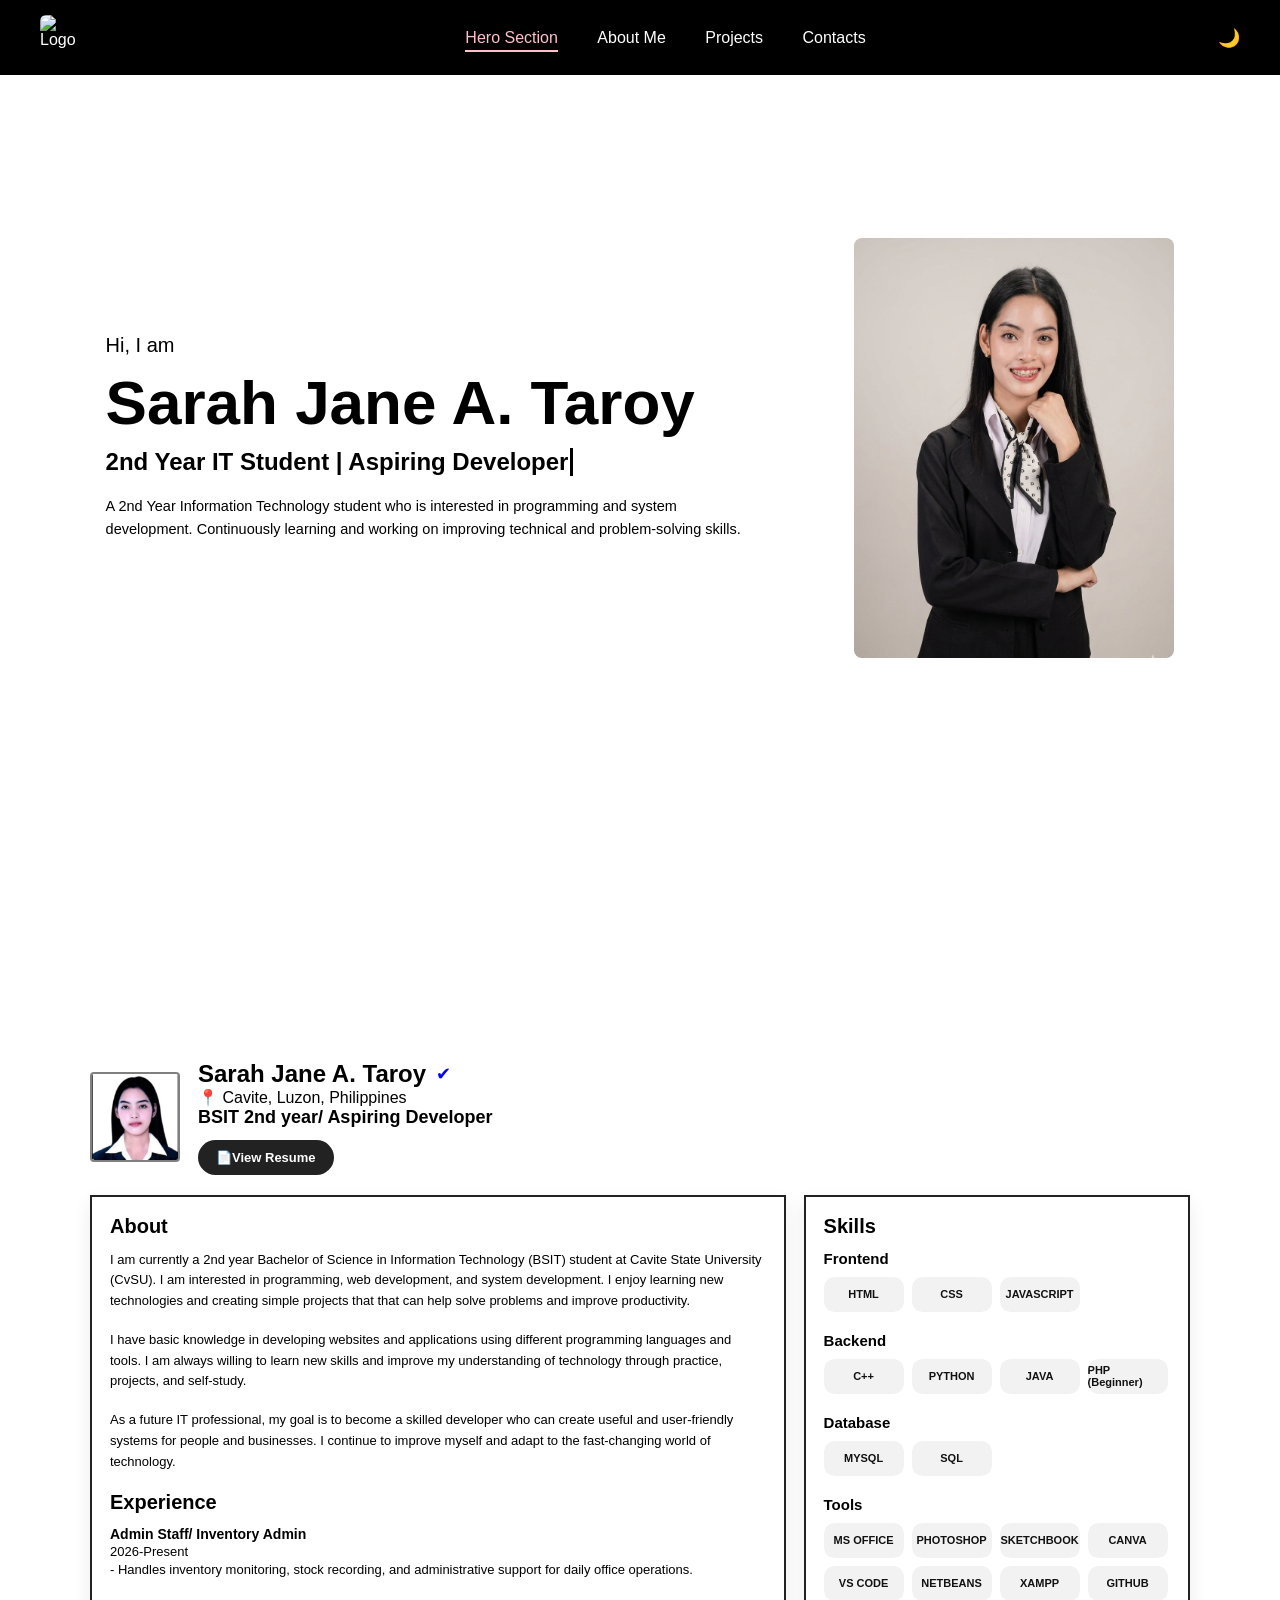
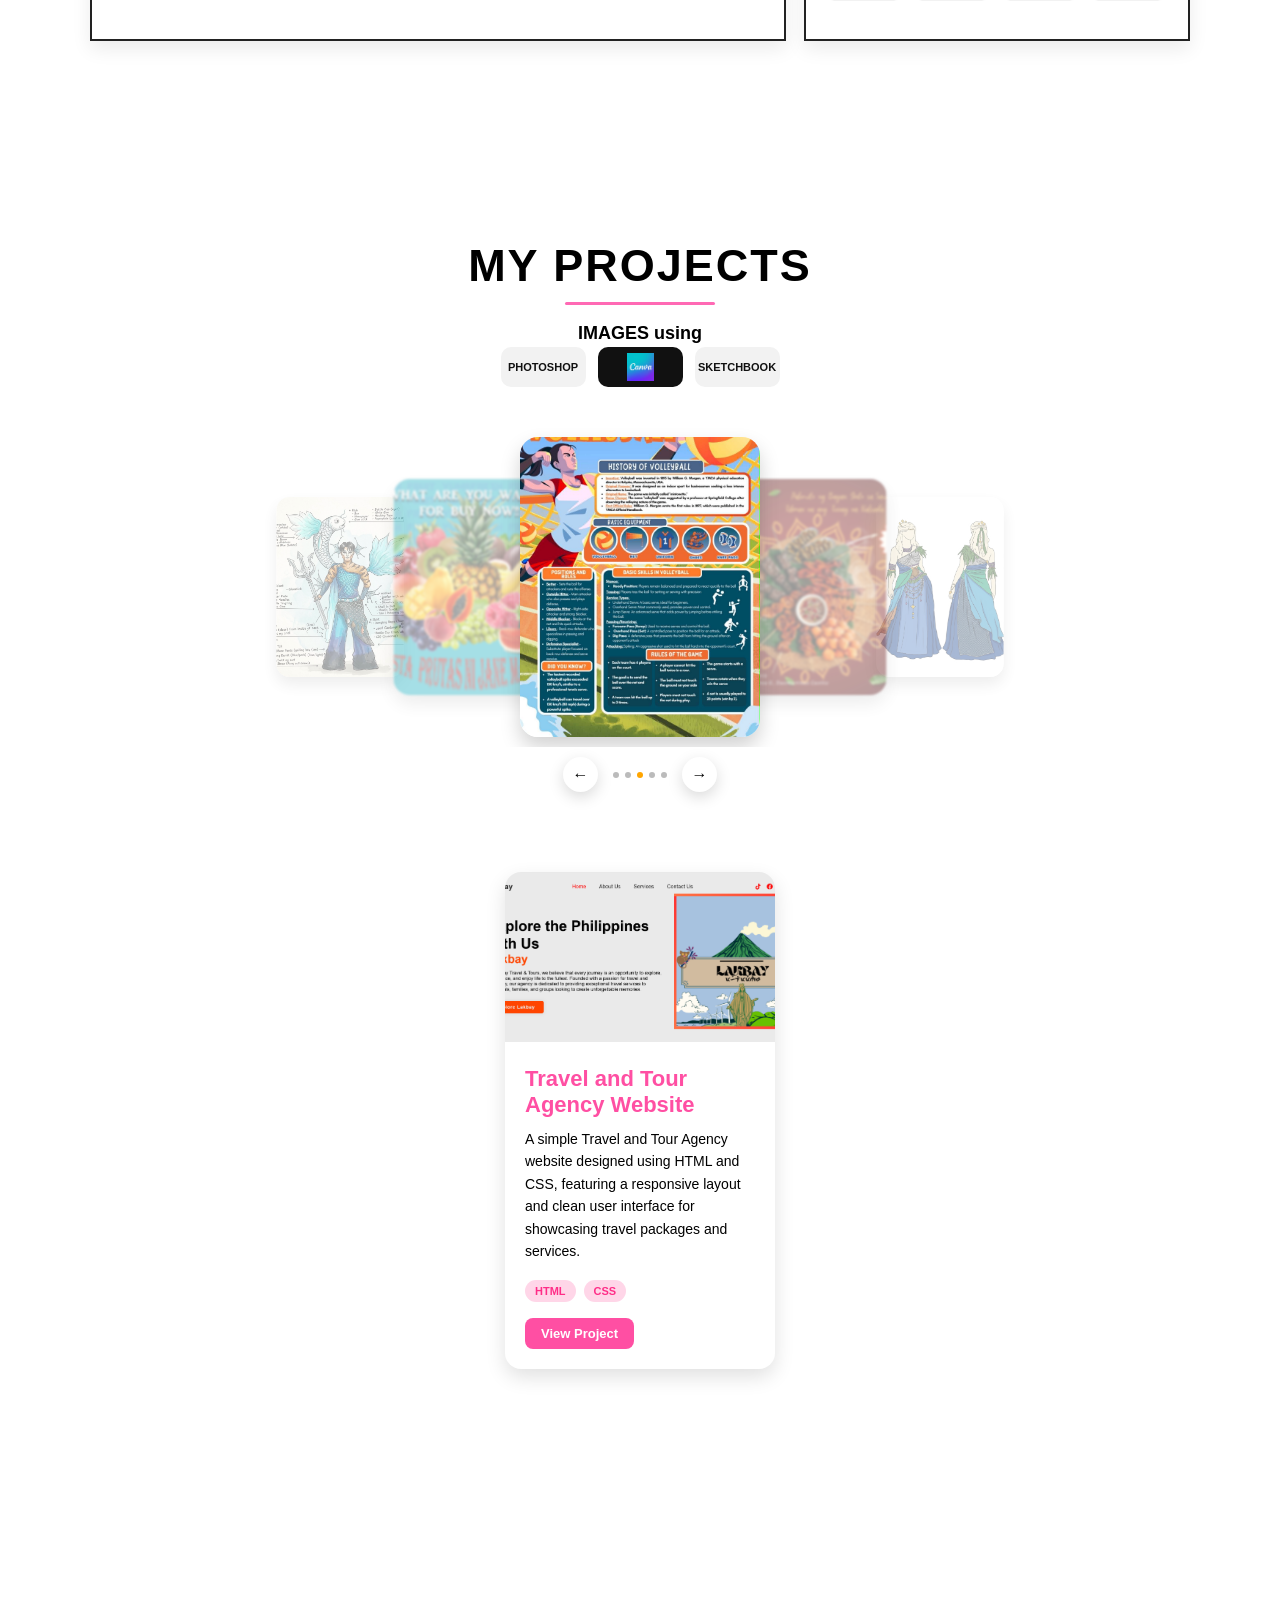
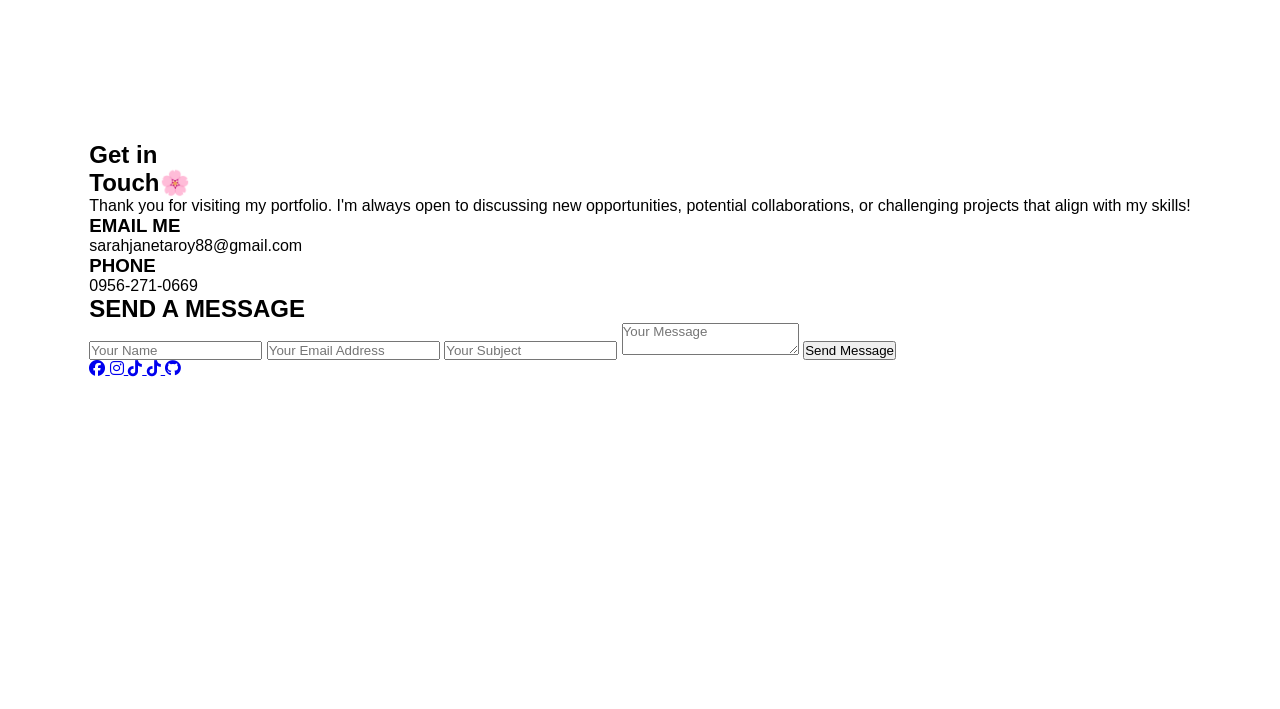
==== index.html @ a911182e "Twenty-Five Commits, Contact" ====
<!DOCTYPE html>
<html lang="en">
<head>
  <meta charset="UTF-8">
  <meta name="viewport" content="width=device-width, initial-scale=1.0">
  <title>Portfolio Website</title>

  <link rel="stylesheet" href="style.css">
</head>

<body>

  <header>
    <!--Para sa logo ng nav--> 
    <div class="logo">
      <img src="sj.png" alt="Logo">
    </div>
    <!--Para sa Nav-->
    <nav>
      <a href="#hero" class="active">Hero Section</a>
      <a href="#about">About Me</a>
      <a href="#projects">Projects</a>
      <a href="#contacts">Contacts</a>
    </nav>

    <!--Dark Mode Buttton-->
    <div class="right">
      <button id="toggleTheme">🌙</button>
    </div>

  </header>

  <!--Left side-->
  <section id="hero">

    <div class="hero">
        <!-- Sketch Background -->
  <canvas id="bgSketch"></canvas>

      <div class="hero-left">

        <p class="intro animate-left">Hi, I am</p>

        <h1 class="name animate-up">
          Sarah Jane A. Taroy
        </h1>

        <h3 class="role typing">
          2nd Year IT Student | Aspiring Developer
        </h3>

        <p class="desc animate-left delay">
          A 2nd Year Information Technology student who is interested
          in programming and system development. Continuously learning
          and working on improving technical and problem-solving skills.
        </p>

      </div>

      <!--Right side-->
      <div class="hero-right">
         <div class="image-box">
        <img src="Sarah Jane.png" alt="Profile Picture">
         </div>
       </div>
    </div>
  </section>

  <!--About Section-->
  <section id="about">
    <div class="about-container"> 
      <div class="profile-top reveal">
        <img src="Jane.jpg" alt="">
        <div class="profile-info">

          <div class="name-row">
            <h1>Sarah Jane A. Taroy</h1>
            <span class="verified">✔</span>
          </div>

          <p class="location">📍 Cavite, Luzon, Philippines</p>
          <h3>BSIT 2nd year/ Aspiring Developer</h3>

          <a href="resume.jpg" target="_blank">
          <button class="resume-btn">
            📄View Resume
          </button>
          </a>

        </div>
      </div>
      
      <div class="about-grid">
        <div class="about-card reveal-left">
         <h2>About</h2>
         
         <p>
          I am currently a 2nd year Bachelor of Science in Information Technology (BSIT) student
          at Cavite State University (CvSU). I am interested in programming, web development,
          and system development. I enjoy learning new technologies and creating simple projects that
          that can help solve problems and improve productivity.
         </p>

         <br>
         <p>
          I have basic knowledge in developing websites and applications using different
          programming languages and tools. I am always willing to learn new skills and improve my
          understanding of technology through practice, projects, and self-study.
         </p>
         <br>
         <p>
          As a future IT professional, my goal is to become a skilled developer who can create useful
          and user-friendly systems for people and businesses. I continue to improve myself and
          adapt to the fast-changing world of technology.
         </p>

         <br>
         <h2>Experience</h2>
         <h4>Admin Staff/ Inventory Admin</h4>
         <span>2026-Present</span>
         <br>
         <p>
           - Handles inventory monitoring, stock recording,
          and administrative support for daily office operations.
         </p>
        </div>
        
        <div class="tech-card reveal-right">
          <h2>Skills</h2>
          <!--Frontend-->
          <div class="stack-group">
            <h3>Frontend</h3>

            <div class="tags">

              <div class="skill-card">
                <div class="skill-inner">

                  <div class="skill-front">
                    HTML
                  </div>

                  <div class="skill-back">
                    <img src="html.png" alt="">
                  </div>
                </div>
              </div>

              <div class="skill-card">
                <div class="skill-inner">

                  <div class="skill-front">
                    CSS
                  </div>

                  <div class="skill-back">
                    <img src="css.png" alt="">
                  </div>
                </div>
              </div>

              <div class="skill-card">
                <div class="skill-inner">

                  <div class="skill-front">
                    JAVASCRIPT
                  </div>
                  <div class="skill-back">
                    <img src="js.png" alt="">
                  </div>
                </div>
              </div>    
            </div>
          </div>

          <!--Backend-->
          <div class="stack-group">
           <h3>Backend</h3>

           <div class="tags">

            <div class="skill-card">
              <div class="skill-inner">

                <div class="skill-front">
                  C++
                </div>

                <div class="skill-back">
                  <img src="c++.png" alt="">
                </div>
             
              </div>
            </div>

            <div class="skill-card">
              <div class="skill-inner">

                <div class="skill-front">
                  PYTHON
                </div>

                <div class="skill-back">
                  <img src="python.png" alt="">
                </div>         
              </div>
            </div>

            <div class="skill-card">
              <div class="skill-inner">

                <div class="skill-front">
                  JAVA
                </div>

                <div class="skill-back">
                  <img src="java.png" alt="">
                </div>         
              </div>
            </div>

            <div class="skill-card">
              <div class="skill-inner">

                <div class="skill-front">
                  PHP (Beginner)
                </div>

                <div class="skill-back">
                  <img src="php.png" alt="">
                </div>         
              </div>
            </div>

          </div>
        </div>

          <!--Database-->
          <div class="stack-group">
            <h3>Database</h3>

            <div class="tags">

             <div class="skill-card">
              <div class="skill-inner">

                <div class="skill-front">
                  MYSQL
                </div>

                <div class="skill-back">
                  <img src="mysql.png" alt="">
                </div>
              </div>
             </div>

             <div class="skill-card">
              <div class="skill-inner">

                <div class="skill-front">
                 SQL
                </div>

                <div class="skill-back">
                  <img src="sql.png" alt="">
                </div>
              </div>
             </div>

            </div>
          </div>
          
          <!--Tools-->
          <div class="stack-group">
            <h3>Tools</h3>

            <div class="tags">

             <div class="skill-card">
              <div class="skill-inner">

                <div class="skill-front">
                  MS OFFICE
                </div>

                <div class="skill-back">
                  <img src="ms office.png" alt="">
                </div>
              </div>
             </div>

             <div class="skill-card">
              <div class="skill-inner">

                <div class="skill-front">
                  PHOTOSHOP
                </div>

                <div class="skill-back">
                  <img src="ps.png" alt="">
                </div>
              </div>
             </div>          
             
             <div class="skill-card">
              <div class="skill-inner">

                <div class="skill-front">
                  SKETCHBOOK
                </div>

                <div class="skill-back">
                  <img src="sketchbook.png" alt="">
                </div>
              </div>
             </div>
             
             <div class="skill-card">
              <div class="skill-inner">

                <div class="skill-front">
                  CANVA
                </div>

                <div class="skill-back">
                  <img src="canva.png" alt="">
                </div>
              </div>
             </div>
         
             <div class="skill-card">
              <div class="skill-inner">

                <div class="skill-front">
                  VS CODE
                </div>

                <div class="skill-back">
                  <img src="vscode.png" alt="">
                </div>
              </div>
             </div>
             
             <div class="skill-card">
              <div class="skill-inner">

                <div class="skill-front">
                  NETBEANS
                </div>

                <div class="skill-back">
                  <img src="netbeans.png" alt="">
                </div>
              </div>
             </div>
             
             <div class="skill-card">
              <div class="skill-inner">

                <div class="skill-front">
                  XAMPP
                </div>

                <div class="skill-back">
                  <img src="xampp.png" alt="">
                </div>
              </div>
             </div>
 
             <div class="skill-card">
              <div class="skill-inner">

                <div class="skill-front">
                  GITHUB
                </div>

                <div class="skill-back">
                  <img src="github.png" alt="">
                </div>
              </div>
             </div>
            
        </div>

      </div>
    </div>
    
  </section>

  <!--Project Section-->
  <section id="projects">
    <div class="project-header">
      <h1>MY PROJECTS</h1>
    
      <div class="pink-line"></div>
       <h2>
            IMAGES using<br>
      </h2>
      <div class="tools">

    <div class="tool-card" data-tool="photoshop">
        <div class="tool-inner">
            <div class="tool-front">PHOTOSHOP</div>
            <div class="tool-back">
                <img src="ps.png">
            </div>
        </div>
    </div>

    <div class="tool-card" data-tool="canva">
        <div class="tool-inner">
            <div class="tool-front">CANVA</div>
            <div class="tool-back">
                <img src="canva.png">
            </div>
        </div>
    </div>

    <div class="tool-card" data-tool="sketchbook">
        <div class="tool-inner">
            <div class="tool-front">SKETCHBOOK</div>
            <div class="tool-back">
                <img src="sketchbook.png">
            </div>
        </div>
    </div>
</div>
    </div>
    
    <div class="slider-container">
       <div class="slider">

        <div class="slide" data-tool="sketchbook">
          <img src="fishman.jpg" alt="">
        </div>

        <div class="slide" data-tool="photoshop">
          <img src="fruit.jpg" alt="">
        </div>

        <div class="slide active" data-tool="canva">
          <img src="volleyball.jpg" alt="">
        </div>

        <div class="slide" data-tool="photoshop">
          <img src="streetfood.jpg" alt="">
        </div>

        <div class="slide" data-tool="sketchbook">
          <img src="Queen.jpg" alt="">
        </div>

        <div class="slide" data-tool="sketchbook">
          <img src="Ryomen.jpg" alt="">
        </div>

         <div class="slide" data-tool="sketchbook">
          <img src="begging.jpg" alt="">
        </div>
       </div>
    </div>
    
    <!--Control-->
    <div class="controls">
      <button id="prev">&#8592;</button>

      <div class="dots">
       <span class="dot active-dot"></span>
       <span class="dot"></span>
       <span class="dot"></span>
       <span class="dot"></span>
       <span class="dot"></span>
      </div>
      
      <button id="next">&#8594;</button>
    </div>
    
    <!--Web Projects Cards-->
    <div class="web-projects">
      <div class="web-card reveal-up">
        <img src="Lakbay.png" alt="Flower Shop Website">

        <div class="web-content">
          <h2>Travel and Tour Agency Website</h2>

          <p>
          A simple Travel and Tour Agency website designed using HTML and CSS, 
          featuring a responsive layout and clean user interface for 
          showcasing travel packages and services.
         </p>

        <div class="web-tags">
          <span>HTML</span>
          <span>CSS</span>
       </div>
         <a href="https://travelandtouragency.netlify.app/" class="project-btn">View Project</a>
        </div>
      </div>
    </div>
  </section>

  <!--Contact Section-->
  <section id="contacts">
    <div class="contact-container">
      <div class="contact-info">
        <h1 class="contact-title">
          <span>Get in</span><br>Touch🌸
        </h1> 

        <p class="contact-description">
          Thank you for visiting my portfolio. I'm always open to
          discussing new opportunities, potential collaborations,
          or challenging projects that align with my skills!
        </p>

        <div class="contact-details">
          <h3>EMAIL ME</h3>
          <p>sarahjanetaroy88@gmail.com</p>

          <h3>PHONE</h3>
          <p>0956-271-0669</p>
        </div>
      </div>
   

    <div class="contact-form-box">
      <h2>SEND A MESSAGE</h2>
      <form id="contact-form">
        <input
          type="text"
          id="name"
          placeholder="Your Name"
          required  
        >
        <input
          type="email"
          id="email"
          placeholder="Your Email Address"
          required
        >
        <input
          type="text"
          id="subject"
          placeholder="Your Subject"
          required
        >
        <textarea
          id="message"
          placeholder="Your Message"
          required
        ></textarea>
        
        <button type="submit">
          Send Message
        </button>
      </form>
      <!--For Social Icons-->
      <div class="social-icons">
        <a href="#">
          <i class="fab fa-facebook"></i>
        </a>

        <a href="#">
          <i class="fab fa-instagram"></i>
        </a>

        <a href="#">
          <i class="fab fa-tiktok"></i>
        </a>

        <a href="#">
          <i class="fab fa-tiktok"></i>
        </a>

        <a href="#">
          <i class="fab fa-github"></i>
        </a>
        
      </div>
    </div>
  </div>
  
  <link rel="stylesheet"
  href="https://cdnjs.cloudflare.com/ajax/libs/font-awesome/6.5.1/css/all.min.css">
  <!--Email-->
  <script src="https://cdn.jsdelivr.net/npm/@emailjs/browser@4/dist/email.min.js"></script>
  </section>

  <script src="script.js"></script>

</body>
</html>
---- style.css ----
* {
  margin: 0;
  padding: 0;
  box-sizing: border-box;
  font-family: Arial, sans-serif;
  scroll-behavior:smooth;
}
/*dark mode*/
body {
  background: white;
  color: black;
  transition: background 0.3s, color 0.3s;
  overflow-x:hidden;
}

/*Light mode*/
body.dark {
  background: black;
  color: white;
}

/*header*/
header {
  position: fixed;
  top: 0;
  left: 0;
  width: 100%;
  padding: 15px 40px;
  backdrop-filter:blur(10px);
  background: black;
  color:white;
  display: flex;
  justify-content: space-between;
  align-items: center;
  z-index: 100;
}
/*header light mode*/
body.dark header {
  background: #444444 !important;
  color: black;
}

/*logo*/
.logo {
  display: flex;
  align-items: center;
}

.logo img {
  width: 38px;
  height: 45px;
  object-fit: contain;
  border-radius: 6px;
  transition: 0.4s;
}

.logo img:hover {
  transform: scale(1.1) rotate(5deg);
}

/*right button*/
.right {
  display: flex;
  gap: 10px;
}
/*para sa dark mode*/
#toggleTheme {
  border: none;
  background: none;
  font-size: 18px;
  cursor: pointer;
  transition: 0.3s;
  color: white;
}

body.dark #toggleTheme {
  color: white;
}

#toggleTheme:hover {
  transform: rotate(180deg);
}

/*navigation*/
nav a {
  position: relative;
  color: white;
  text-decoration: none;
  margin-left: 35px;
  font-weight: 400;
  opacity:0;
  transform: translate(-20px);
  animation: navFade 0.8s forwards;
}
body.dark nav a {
  color: white;
}
nav a:nth-child(1) {
  animation-delay: 0.2s;
}
nav a:nth-child(2) {
  animation-delay: 0.4s;
}
nav a:nth-child(3) {
  animation-delay: 0.6s;
}
nav a:nth-child(4) {
  animation-delay: 0.8s;
}

@keyframes navFade {
  to {
    opacity: 1;
    transform: translateY(0);
  }
}

/*underline*/
nav a::after {
  content: "";
  position: absolute;
  left: 0;
  bottom: -6px;
  width: 0%;
  height: 2px;
  background: pink;
  transition: 0.4s ease;
}
/*ito yung nav pag ni click mag auto pink*/
nav a:hover {
  color: pink !important;
}
/*hover*/
nav a:hover::after {
  width: 100%;
}

/*active section*/
nav a.active::after {
  width: 100%;
}

nav a:hover,
nav a.active {
  color: pink;
}

/*sections ito yung parang line sa gilid*/
section {
  min-height: 100vh;
  display: flex;
  justify-content: center;
  align-items: center;
  background: white;
  transition: background 0.3s, color 0.3s;
  padding:50px 2%; /*para sa text at picture*/
}

/*light mode sections*/
body.dark section {
  background: black;
  color: white;
}

/*active nav fix still visible*/
body.dark nav a.active {
  color: pink;
}

/*Hero sections-----*/
.hero {
  display: flex;
  justify-content: space-between;
  align-items: center;
  padding: 80px;
  background: #fff;
  transition: background 0.3s, color 0.3s;
  width: 100%;
  gap:60px;
}

.hero:hover {
  transform: translateY(-3px);
}

/*left side*/
.hero-left {
  max-width: 650px; /*agwat ng text at img*/
}

/*hero text*/
.intro {
  font-size: 20px;
  margin-bottom: 10px;
}

.name {
  font-size: 62px;
  font-weight: bold;
  margin-bottom: 10px;
}

 .role {
  font-size: 24px;
  font-weight: 600;
  margin-bottom: 15px;
  color: black;
  white-space: nowrap;
  overflow: hidden;
  border-right:3px solid black;
  width:0;
  display:inline-block;
  animation: typing 4s steps(40, end) forwards,
  blink .7s infinite;
}
body.dark .role {
  color: white;
  border-right: 3px solid white;
}

.desc {
  font-size: 19px;
  line-height: 1.8;
  color: #555;
}

.animate-left {
  opacity: 0;
  transform: translateX(-60px);
  animation: slideLeft 1s ease forwards;
}

.animate-up {
  opacity: 0;
  transform: translateY(50px);
  animation: slideUp 1s ease forwards;
}

.delay {
  animation-delay: 0.8s;
}

@keyframes slideLeft {
  to {
    opacity: 1;
    transform: translateX(0);
  }
}

@keyframes slideUp {
  to {
    opacity: 1;
    transform: translateY(0);
  }
}

/*typings and blink*/
@keyframes typing {
  from {
    width: 0;
  }

  to {
    width: 35ch;
  }
}

@keyframes blink {
  50% {
    border-color: transparent;
  }
}
/*para sa font size*/
.hero-left .desc {
  font-size: 14.5px;
  color: black;
  line-height: 1.6;
  margin-bottom: 25px;
}

/*right image*/
.hero-right img {
  width: 320px;
  height: 420px;
  object-fit: cover;
  border-radius: 8px;
  transition: transform 0.3s ease;
}

.hero-right img:hover {
  transform: scale(1.05) rotate(-1deg);
}

/*dark mode, at may line sa gilid*/
body.dark .hero {
  background: black;
}

body.dark .hero .desc {
  color: #ccc;
}

.home{
    position: relative;
    overflow: hidden;
}

#bgSketch{
    position: absolute;
    top: 0;
    left: 0;
    width: 100%;
    height: 100%;
    z-index: 0;
}

/* lahat ng content sa home nasa ibabaw */
.home > *:not(#bgSketch){
    position: relative;
    z-index: 2;
}

/*responsive*/
@media (max-width: 768px) {
  .hero {
    flex-direction: column-reverse;
    text-align: center;
    padding:120px 20px 40px;
    gap:30px;
  }

  .hero-left{
    max-width:100%;
  }

  .intro{
    font-size:16px;
    margin-top:10px;
  }

  .name {
    font-size:32px;
    line-height:1.2;
  }
  
  .role{
    font-size:16px;
    white-space:normal;
    border-right:none;
    width:100%;
    animation:none;
  }

  .desc{
    font-size:14px;
    line-height:1.6;
  }

  .hero-right img{
    width:220px;
    height:280px;
    object-fit:cover;
  }
  
  nav{
    display:none;
  }
}

/*ABOUT SECTION-----------------*/
/*Container to ng buong AS*/
#about{
  min-height:100vh;
  display:flex;
  justify-content:center;
  align-items:center;
  padding:80px 5%;
}

/*Main Container(Wrapper ng buong content sa AS)*/
.about-container{
  width:100%;
  max-width:1100px;
  margin:auto;
}

/*Profile Top(Top part: image + name +info)*/
.profile-top{
  display:flex;
  align-items:center;
  gap:18px;
  margin-bottom:20px;

  opacity:0;
  transform:translateY(-40px);
  animation:fadeDown 1s ease forwards;
}

/*Profile Image*/
.profile-top img{
  width:90px;
  height:90px;
  object-fit:cover;
  border:2px solid gray;
  border-radius:4px;
  transition:0.4s;
}

/*for hover effect sa image*/
.profile-top img:hover{
  transform:scale(1.05);
}
/*Profile Info Text---------
Name Text*/
.profile-info h1{
  font-size:24px;
  opacity:0;
  transform:translateX(-40px);
  animation:slideLeft 1s ease forwards;
  animation-delay:.3s;
}
/*Name para sa check icon container*/
.name-row{
  display:flex;
  align-items:center;
  gap:10px;
}

.verified{
  color:Blue;
  font-size:18px;
  opacity:0;
  transform:scale(0);
  animation:zoomIn .6s ease forwards;
  animation-delay:.8s;
}

/*location text, gray*/
body.dark .location{
  color:#ccc;
}
/*for subtitle bsit 2nd year*/
.profile-info h3{
  font-size:18px;
  opacity:0;
  transform:translateX(-30px);
  animation:slideLeft 1s ease forwards;
  animation-delay:.7s;
}

.resume-btn{
  margin-top:12px;
  padding:10px 18px;
  border:none;
  border-radius:30px;

  background:#222;
  color:white;

  cursor:pointer;

  font-size:13px;
  font-weight:bold;

  transition:0.3s;

  opacity:0;
  transform:translateY(20px);
  animation:fadeUp 1s ease forwards;
  animation-delay:1s;

}

/*para sa button*/
.resume-btn:hover{
  transform:translateY(-3px);
  background:#444;
}

/*Grid Layout------------*/
/*layout ng About + Tech */
.about-grid{
  display:grid;
  grid-template-columns:1.8fr 1fr;

  grid-template-areas:
  "about tech"
  "about tech";

  gap:18px;
}

/*About Card--------------*/
/*sa left side (About text + Experience)*/

.about-card{
  grid-area:about;

  border:2px solid #222;
  padding:18px;

  background:white;
  box-shadow:0 8px 18px rgba(0,0,0,0.08);
  transition:0.4s;
}

/* para sa dark mode */
body.dark .about-card{
  background:#111;
  border:2px solid #444;
}

/* Hover effect */
.about-card:hover{
  transform:translateY(-6px);
}

/*sa About text */
.about-card p{
  line-height:1.6;
  font-size:13px;

  opacity:0;
  transform:translateX(-40px);
  animation:slideLeft 1s ease forwards;
  animation-delay:.6s;
}

/*Experience Section--------------*/
/*Experience title*/
.about-card h2{
  font-size:20px;
  margin-bottom:12px;

  opacity:0;
  transform:translateY(20px);
  animation:fadeUp 1s ease forwards;
  animation-delay:.3s;
}

/*Job title*/
.about-card h4{
  font-size:14px;
  margin-top:10px;
}

/*Yr text exp*/
.about-card span{
  font-size:13px;
  color:inherit;
  font-weight:500;
}

/*Tech Card---------------------*/
/*for right side (skills)*/
.tech-card{
  grid-area:tech;

  border:2px solid #222;
  padding:18px;
  background:white;

  box-shadow:0 8px 18px rgba(0,0,0,0.08);
  transition:0.4s;
}

/*for dark mode*/
body.dark .tech-card{
  background:#111;
  border:2px solid #444;
}

/*hover*/
.tech-card:hover{
  transform:translateY(-6px);
}

/*Tech section title*/
.tech-card h2{
  font-size:20px;
  margin-bottom:12px;
}
/*Stack Group-----------------*/
.stack-group{
  margin-bottom:20px;
}

/*Title*/
.stack-group h3{
  margin-bottom:10px;
  font-size:15px;

  opacity:0;
  transform:translateX(30px);
  animation:slideRight 1s ease forwards;
}
/*for skill tags container */
.tags{
  display:flex;
  flex-wrap:wrap;
  gap:12px;
}

/*ito yung individual skill box */
.tags span{
  padding:7px 12px;
  border-radius:8px;
  background:#f2f2f2;
  font-weight:bold;
  font-size:11px;

  box-shadow:0 3px 8px rgba(0,0,0,0.2);
  transition:0.3s;
  opacity:0;
  transform:scale(0);
  animation:zoomIn .6s ease forwards;
}

/*Animation*/
.tags span:nth-child(1){animation-delay:.3s;}
.tags span:nth-child(2){animation-delay:.5s;}
.tags span:nth-child(3){animation-delay:.7s;}
.tags span:nth-child(4){animation-delay:.9s;}

/*Hover ng skill*/
.tags span:hover{
  transform:scale(1.08);
  background:#222;
  color:white;
}

/*Animations------------------------------*/

@keyframes fadeDown {
  from{
    opacity:0;
    transform:translateY(-40px);
  }

  to{
    opacity:1;
    transform:translateY(0);
  }
}

@keyframes fadeUp{
  to{
    opacity:1;
    transform:translateY(0);
  }
}

@keyframes slideLeft{
  to{
    opacity:1;
    transform:translateX(0);
  }
}

@keyframes slideRight{
  to{
    opacity:1;
    transform:translateX(0);
  }
}

@keyframes fadeDown{
  to{
    opacity:1;
    transform:translateY(0);
  }
}

@keyframes zoomIn{
  to{
    opacity:1;
    transform:scale(1);
  }
}

/*Responsive-----------------------*/
@media(max-width:900px){
  .name-row{
    justify-content:center;
  }

  .about-gid{
    grid-template-columns:1fr;
    grid-template-areas:
    "about"
    "tech";
  }

  .profile-top{
    flex-direction:column;
    text-align:center;
  }
}

/*Skill Flip Card-------------------*/
.tags{
  display:flex;
  flex-wrap:wrap;
  gap:8px;
}

.skill-card{
  width:80px;
  height:35px;
  perspective:1000px;

  opacity:0;
  transform:translateY(20px) scale(0.9);

  animation:zoomIn .6s ease forwards;
  overflow:hidden;
  border-radius:10px;
}

.skill-inner{
  width:100%;
  height:100%;
  position:relative;
  transform-style:preserve-3d;
  transition:transform .7s;
}
body.dark .skill-front{
  background:#222;
  color:white;
}

body.dark .skill-back{
  background:#111;
}
.skill-card:hover .skill-inner{
  transform:rotateY(180deg);
}

/*for font and back*/
.skill-front,
.skill-back{
  position:absolute;
  width:100%;
  height:100%;
  top:0;
  left:0;

  display:flex;
  justify-content:center;
  align-items:center;
  backface-visibility:hidden;
  -webkit-backface-visibility:hidden;

  border-radius:10px;
}

/*Front*/
.skill-front{
  background:#f2f2f2;
  color:#111;

  font-size:11px;
  font-weight:bold;

  transition:.3s;
}

/*Back*/
.skill-back{
  background:#222;

  transform:rotateY(180deg);
}

/*Para sa Logo*/
.skill-back img{
  width:26px;
  height:26px;

  object-fit:contain;
}

/*for hover lang*/
.skill-card:hover .skill-front{
  background:#222;
  color:white;
}

/*Dark Mode-------------*/
body.dark .skill-front{
  background:#222;
  color:white;
}

body.dark .skill-back{
  background:white;
}

/* Reverse hover sa dark */
body.dark .skill-card:hover .skill-front{
  background:white;
  color:black;
}

/*Responsive--------------------*/
@media(max-width:768px){

  .tags{
    grid-template-columns:
    repeat(auto-fit, minmax(90px,1fr));
  }

}

/* Sketchpad Background */
#bgSketch{
  position: absolute;
  top: 0;
  left: 0;
  width: 100%;
  height: 100%;
  z-index: 0;

  pointer-events: auto;
}

/* IMPORTANT: para hindi masulatan text at image */
.hero{
  position: relative;
  z-index: 2;
}

/* HOME CONTAINER */
#hero{
  position: relative;
  overflow: hidden;
}

/* CANVAS BACKGROUND */
#bgSketch{
  position: absolute;
  top: 0;
  left: 0;
  width: 100%;
  height: 100%;
  z-index: 0;

  pointer-events: auto;
}

/* ALL HERO CONTENT ABOVE CANVAS */
#hero > *{
  position: relative;
  z-index: 2;
}

.hero-right img,
.hero-left,
.image-box{
  position: relative;
  z-index: 3;
}

/*Project Section--------------------------*/

#projects{
    min-height:100vh;
    scroll-margin-top:30px;

    display:flex;
    flex-direction:column;
    justify-content:center;
    align-items:center;
    background:white;

    overflow:hidden;
    padding:40px 0;
    transition:0.3s ease;
}

/*Header------------------------------*/
.project-header{
    text-align:center;
    margin-bottom:20px;
}

.project-header h1{
    font-size:45px;
    font-weight:800;
    color:black;
    letter-spacing:2px;
    margin-bottom:10px;
    text-transform:uppercase;
}

.project-header h2{
    font-size:18px;
    line-height:1.5;
    font-weight:800;
    color:black;
}

/*Pink line*/
.pink-line{
    width:150px;
    height:3px;

    background:hotpink;
    margin:8px auto 15px;
    border-radius:20px;
}

/*Slider---------------------------*/
.slider-container{
    width:100%;
    max-width:900px;

    position:relative;
    overflow:hidden;
}

.slider{
    position:relative;

    width:100%;
    height:320px;

    display:flex;
    justify-content:center;
    align-items:center;
}

/*Cards--------------------*/

.slide{
    position:absolute;

    width:170px;
    height:240px;
    border-radius:18px;

    overflow:hidden;
    background:white;
    transition:all .6s ease;
    opacity:.4;

    transform:scale(.8);
    filter:blur(1px);
    box-shadow:0 10px 20px rgba(0,0,0,.18);
}

.slide img{
    width:100%;
    height:100%;
    object-fit:cover;
}

/*Active Card*/
.slide.active{
    width:240px;
    height:300px;

    opacity:1;
    z-index:5;

    transform:translateX(0) scale(1);
    filter:blur(0);
}

/*Left*/
.slide.left-1{
    transform:translateX(-170px) scale(.9);
    z-index:3;
}

.slide.left-2{
    transform:translateX(-300px) scale(.75);
    z-index:2;
}

/*Right*/
.slide.right-1{
    transform:translateX(170px) scale(.9);
    z-index:3;
}

.slide.right-2{
    transform:translateX(300px) scale(.75);
    z-index:2;
}

/*Controls---------------------------*/
.controls{
    display:flex;
    justify-content:center;
    align-items:center;

    gap:15px;
    margin-top:10px;
}

.controls button{
    width:35px;
    height:35px;

    border:none;
    border-radius:50%;
    background:white;
    cursor:pointer;

    font-size:16px;
    box-shadow:0 5px 15px rgba(0,0,0,.15);
    transition:.3s;
}

.controls button:hover{
    background:#111;
    color:white;
}

/*Dots-----------------------------*/
.dots{
    display:flex;
    gap:6px;
}

.dot{
    width:6px;
    height:6px;
    border-radius:50%;
    background:#bbb;
}

.active-dot{
    background:orange;
}

/*Responsive*/
@media(max-width:768px){

    .slider{
        height:250px;
    }

    .slide{
        width:100px;
        height:150px;
    }

    .slide.active{
        width:150px;
        height:210px;
    }

    .slide.left-1{
        transform:translateX(-90px) scale(.9);
    }

    .slide.left-2{
        transform:translateX(-150px) scale(.75);
    }

    .slide.right-1{
        transform:translateX(90px) scale(.9);
    }

    .slide.right-2{
        transform:translateX(150px) scale(.75);
    }

    .project-header h2{
        font-size:15px;
    }
}

/*Dark Mode---------------*/
body.dark #projects{
    background:black;
}

/*Text*/
body.dark .project-header h1,
body.dark .project-header h2{
    color:white;
}

/*Slides*/
body.dark .slide{
    background:#111;
}

/*Buttons*/
body.dark .controls button{
    background:#222;
    color:white;
}

body.dark .controls button:hover{
    background:white;
    color:black;
}

/*Dots*/
body.dark .dot{
    background:#555;
}

body.dark .active-dot{
    background:hotpink;
}

/*Tools Flip Cards para sa TEXT*/

.tools{
    display:flex;
    justify-content:center;
    align-items:center;
    gap:12px;
    flex-wrap:wrap;
    margin-bottom:20px;
}

/*Card*/
.tool-card{
    width:85px;
    height:40px;

    perspective:1000px;
}

.tool-inner{
    width:100%;
    height:100%;

    position:relative;
    transform-style:preserve-3d;
    transition:transform .6s;
}

/*Hover Flip*/
.tool-card:hover .tool-inner{
    transform:rotateY(180deg);
}

/*For Font and Back*/
.tool-front,
.tool-back{
    position:absolute;

    width:100%;
    height:100%;

    display:flex;
    justify-content:center;
    align-items:center;

    border-radius:10px;
    backface-visibility:hidden;
    font-size:11px;
    font-weight:bold;
}

/*Front*/
.tool-front{
    background:#f2f2f2;
    color:#111;
}

/*Back*/
.tool-back{
    background:#111;
    transform:rotateY(180deg);
}

.tool-back img{
    width:28px;
    height:28px;
    object-fit:contain;
}

/*Dark Mode*/
body.dark .tool-front{
    background:#222;
    color:white;
}

body.dark .tool-back{
    background:#111;
}

/*tool flip active state*/
.tool-card.auto-flip .tool-inner{
    transform:rotateY(180deg);
}

/*for smooth flip */
.tool-inner{
    transition:transform .7s ease;
}

/*Project Section----------------*/
.web-projects{
  width: 100%;
  display: flex;
  justify-content: center;
  gap: 30px;
  flex-wrap: wrap;
  margin-top: 80px;
}

.web-card{
  width: 270px;
  background: white;
  border-radius: 16px;
  overflow: hidden;
  box-shadow: 0 8px 20px rgba(0,0,0,0.12);
  transition: 0.4s ease;
  position: relative;
}

body.dark .web-card{
    background: #1f1f1f;
    color: white;
}

.web-card:hover{
    transform: translateY(-8px) scale(1.02);
    box-shadow: 0 12px 24px rgba(0,0,0,0.2);
}

/*Images*/
.web-card img{
    width: 100%;
    height: 170px;
    object-fit: cover;
}

/*For Content*/
.web-content{
    padding: 16px;
}

.web-content h2{
    font-size: 18px;
    margin-bottom: 8px;
    color: #ff4fa3;
}

.web-content p{
    font-size: 13px;
    line-height: 1.5;
    margin-bottom: 15px;
}

/* TAGS */
.web-content{
    padding: 20px;
}

.web-content h2{
    font-size: 22px;
    margin-bottom: 10px;
    color: #ff4fa3;
}

.web-content p{
    font-size: 14px;
    line-height: 1.6;
    margin-bottom: 18px;
}
/*Tags*/
.web-tags{
    display: flex;
    flex-wrap: wrap;
    gap: 8px;
    margin-bottom: 16px;
}

.web-tags span{
    background: #ffd6e8;
    color: #ff2d87;
    padding: 5px 10px;
    border-radius: 20px;
    font-size: 11px;
    font-weight: 600;
}

body.dark .web-tags span{
    background: #333;
    color: #ff7bb8;
}

/*Button*/
.project-btn{
    display: inline-block;
    padding: 8px 16px;
    border-radius: 8px;
    background: #ff4fa3;
    color: white;
    text-decoration: none;
    font-weight: 600;
    font-size:13px;
    transition: 0.3s ease;
}

.project-btn:hover{
    background: #ff1f84;
    transform: scale(1.05);
}

/*For Animations*/
.reveal-up{
    opacity: 0;
    transform: translateY(50px);
    transition: all 1s ease;
}

.reveal-up.active{
    opacity: 1;
    transform: translateY(0);
}

/*Responsive------------------*/
@media(max-width: 1000px){

    .web-projects{
        gap: 16px;
    }

    .web-card{
        width: 85%;
        max-width: 300px;
    }
}
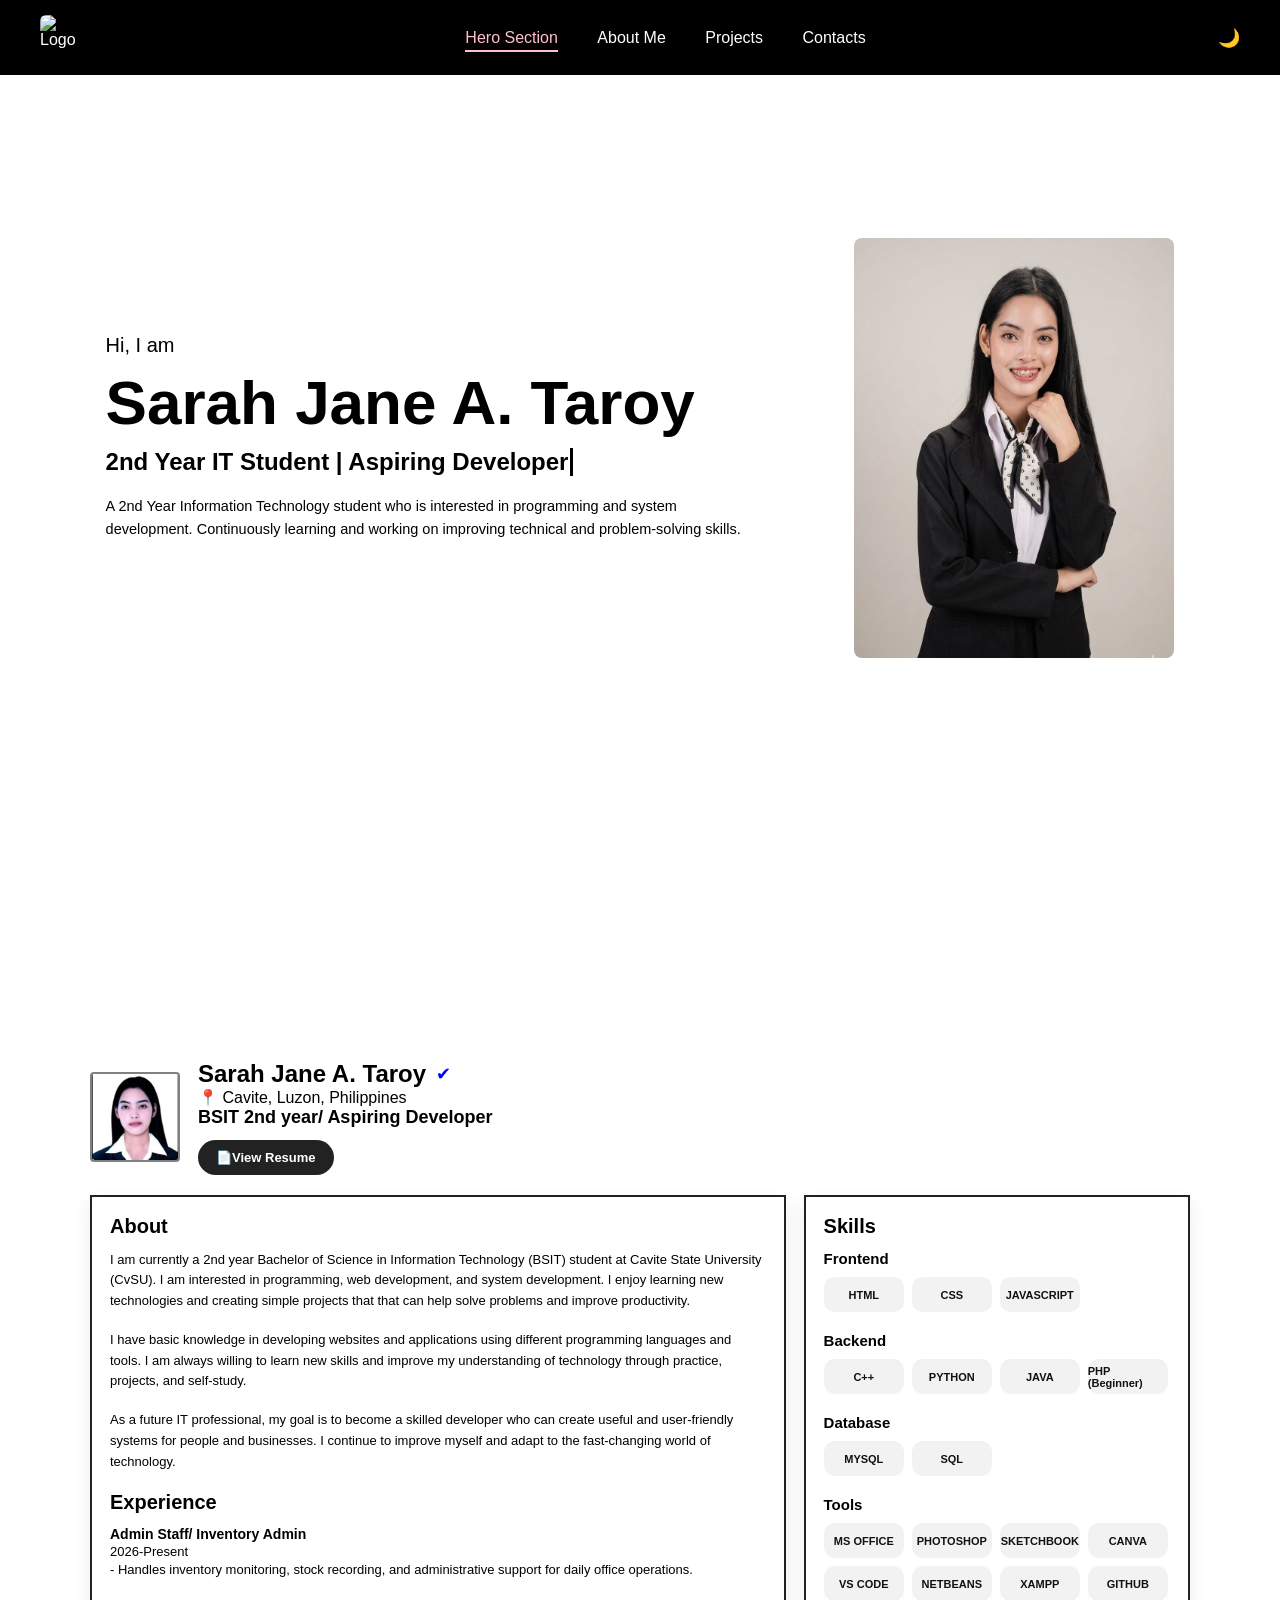
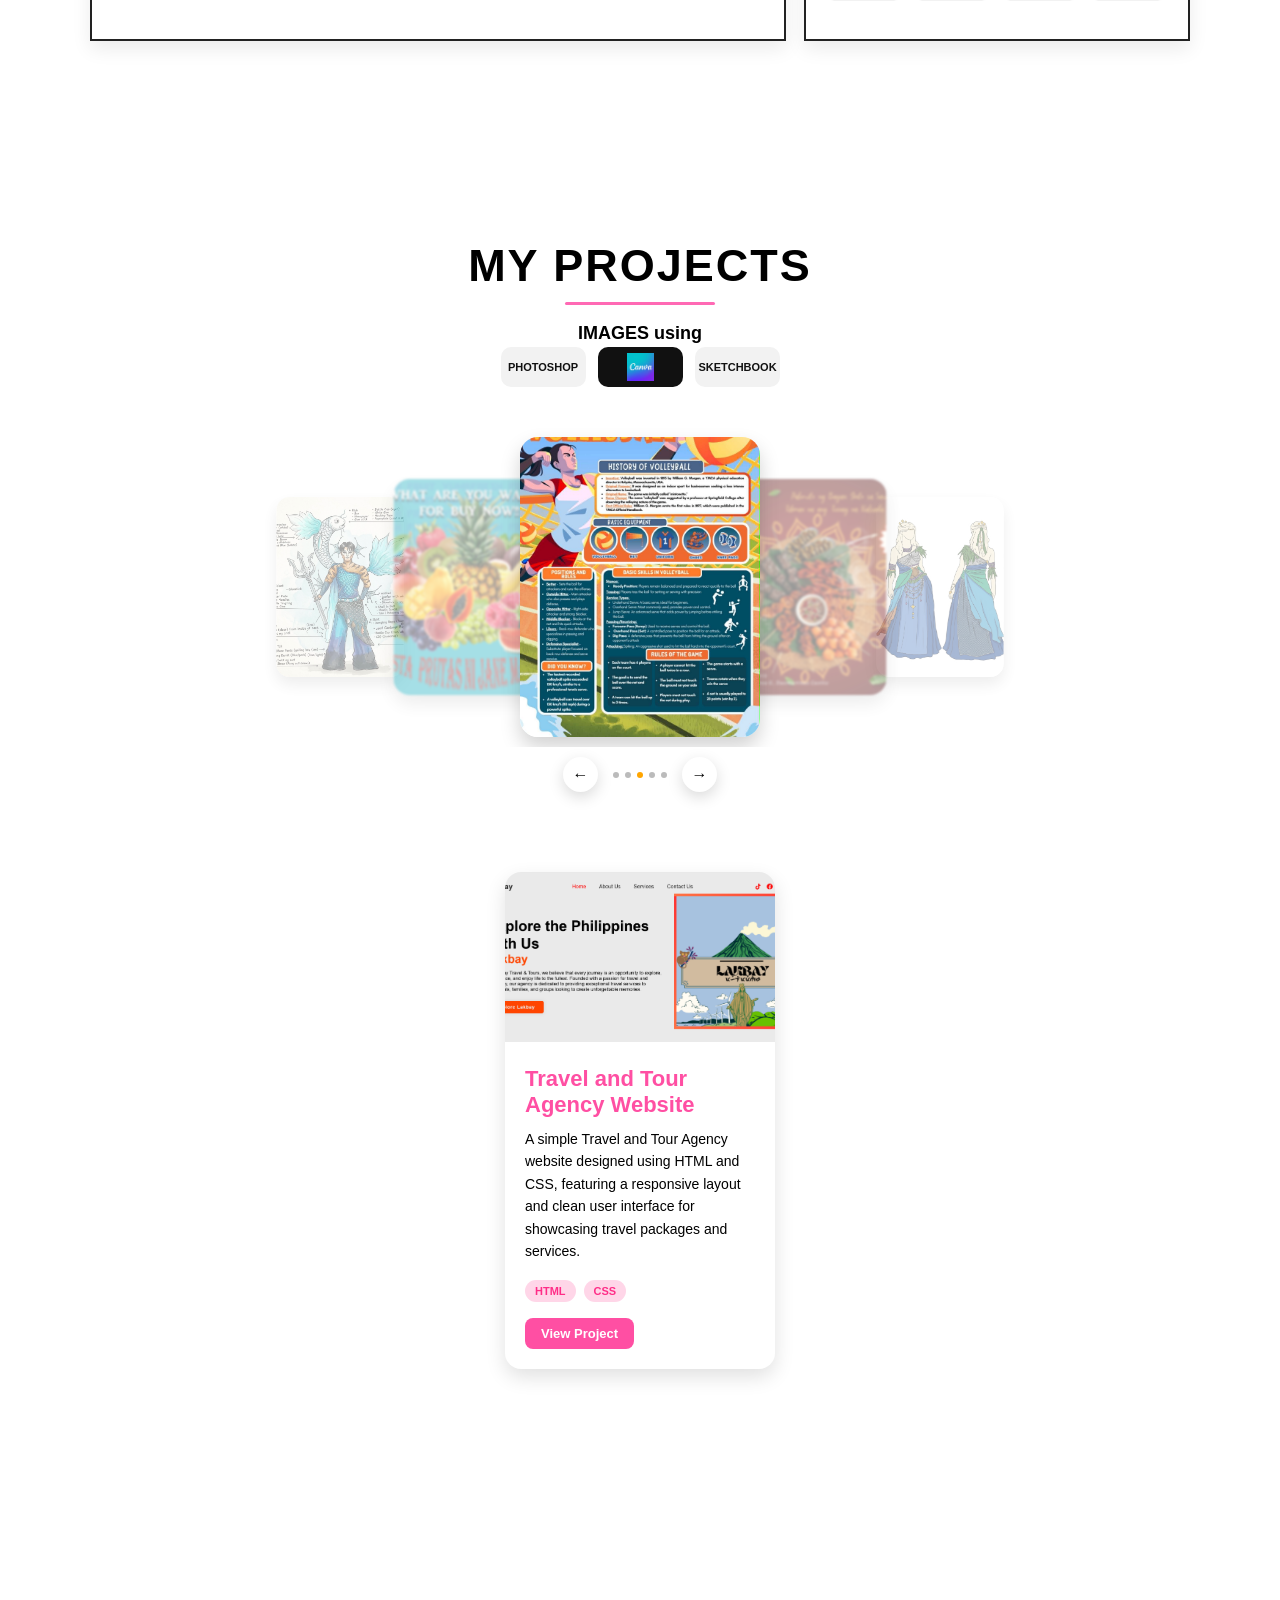
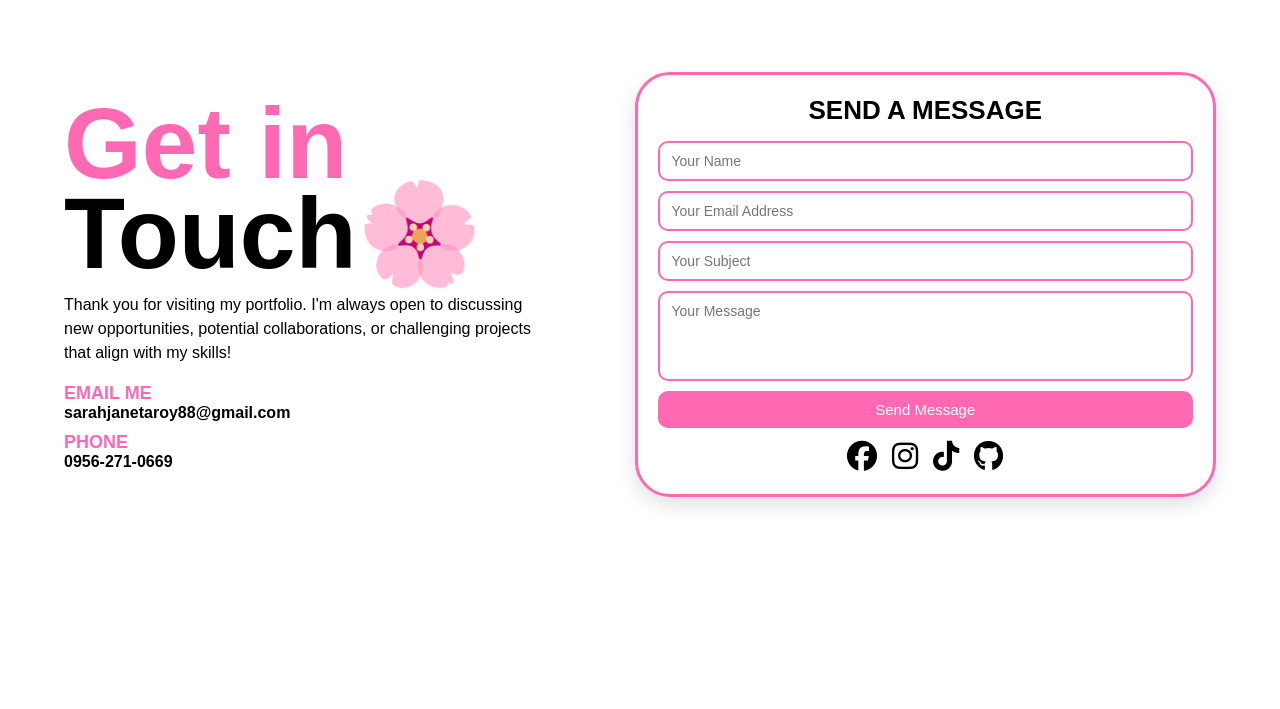
==== commit e3a97a5a: "Twenty-Eight Commits, Contact with design" ====
--- a/index.html
+++ b/index.html
@@ -569,10 +569,6 @@
         </a>
 
         <a href="#">
-          <i class="fab fa-tiktok"></i>
-        </a>
-
-        <a href="#">
           <i class="fab fa-github"></i>
         </a>
         
--- a/style.css
+++ b/style.css
@@ -1331,4 +1331,201 @@
         width: 85%;
         max-width: 300px;
     }
-}+}
+
+/*Contact Section------------------------*/
+#contacts{
+    width: 100%;
+    height: 100vh;
+    background: white;
+    display: flex;
+    justify-content: center;
+    align-items: center;
+    padding: 80px 5% 30px;
+    box-sizing: border-box;
+    overflow: hidden;
+    transition: 0.3s ease;
+}
+
+/*Container*/
+.contact-container{
+    width: 100%;
+    max-width: 1200px;
+    display: flex;
+    justify-content: space-between;
+    align-items: center;
+    gap: 35px;
+}
+
+/*Left Side*/
+.contact-info{
+    flex: 1;
+    min-width: 280px;
+}
+
+/*For Title*/
+.contact-title{
+    font-size: 100px;
+    line-height: .9;
+    font-weight: bold;
+    margin-bottom: 15px;
+    color: black;
+}
+
+.contact-title span{
+    color: hotpink;
+}
+
+/*For Desciption*/
+.contact-description{
+    font-size: 16px;
+    line-height: 1.5;
+    margin-bottom: 18px;
+    max-width: 480px;
+    color: black;
+}
+
+.contact-details h3{
+    color: hotpink;
+    font-size: 18px;
+    margin-top: 10px;
+}
+
+.contact-details p{
+    font-size: 16px;
+    font-weight: bold;
+    color: black;
+}
+
+/*Form Box*/
+.contact-form-box{
+    flex: 1;
+    min-width: 300px;
+
+    background: white;
+    border: 3px solid hotpink;
+    border-radius: 35px;
+
+    padding: 20px;
+    box-shadow: 0 8px 20px rgba(0,0,0,0.12);
+    transition: 0.3s ease;
+}
+
+/*Form Title*/
+.contact-form-box h2{
+    text-align: center;
+    margin-bottom: 15px;
+    font-size: 26px;
+    color: black;
+}
+
+/*Form*/
+#contact-form{
+    display: flex;
+    flex-direction: column;
+    gap: 10px;
+}
+
+/*yung mga inputs*/
+#contact-form input,
+#contact-form textarea{
+    width: 100%;
+    padding: 10px 12px;
+    border: 2px solid hotpink;
+    border-radius: 10px;
+    background: white;
+    font-size: 14px;
+    color: black;
+    outline: none;
+}
+
+/*Para sa Text Area*/
+#contact-form textarea{
+    height: 90px;
+    resize: none;
+}
+
+/*Button*/
+#contact-form button{
+    padding: 10px;
+    border: none;
+    border-radius: 10px;
+    background: hotpink;
+    color: white;
+    font-size: 15px;
+    cursor: pointer;
+    transition: 0.3s ease;
+}
+#contact-form button:hover{
+    background: deeppink;
+    transform: scale(1.02);
+}
+
+/*Social Icons*/
+.social-icons{
+    display: flex;
+    justify-content: center;
+    gap: 15px;
+
+    margin-top: 12px;
+}
+
+.social-icons a{
+    font-size: 30px;
+    color: black;
+    transition: 0.3s ease;
+}
+
+.social-icons a:hover{
+    color: hotpink;
+    transform: translateY(-4px);
+}
+
+/*Dark Mode---------------*/
+body.dark-mode #contacts{
+    background: black;
+}
+
+body.dark-mode .contact-title,
+body.dark-mode .contact-description,
+body.dark-mode .contact-details p,
+body.dark-mode .contact-form-box h2{
+    color: white;
+}
+
+body.dark-mode .contact-form-box{
+    background: #111;
+    border: 3px solid hotpink;
+}
+
+body.dark-mode #contact-form input,
+body.dark-mode #contact-form textarea{
+    background: #1a1a1a;
+    color: white;
+    border: 2px solid hotpink;
+}
+
+body.dark-mode #contact-form input::placeholder,
+body.dark-mode #contact-form textarea::placeholder{
+    color: #bbb;
+}
+
+body.dark-mode .social-icons a{
+    color: white;
+}
+
+/*Responsive----*/
+@media(max-width: 900px){
+    #contacts{
+        height: auto;
+        padding: 100px 5% 40px;
+    }
+
+    .contact-container{
+        flex-direction: column;
+    }
+
+    .contact-title{
+        font-size: 55px;
+    }
+}
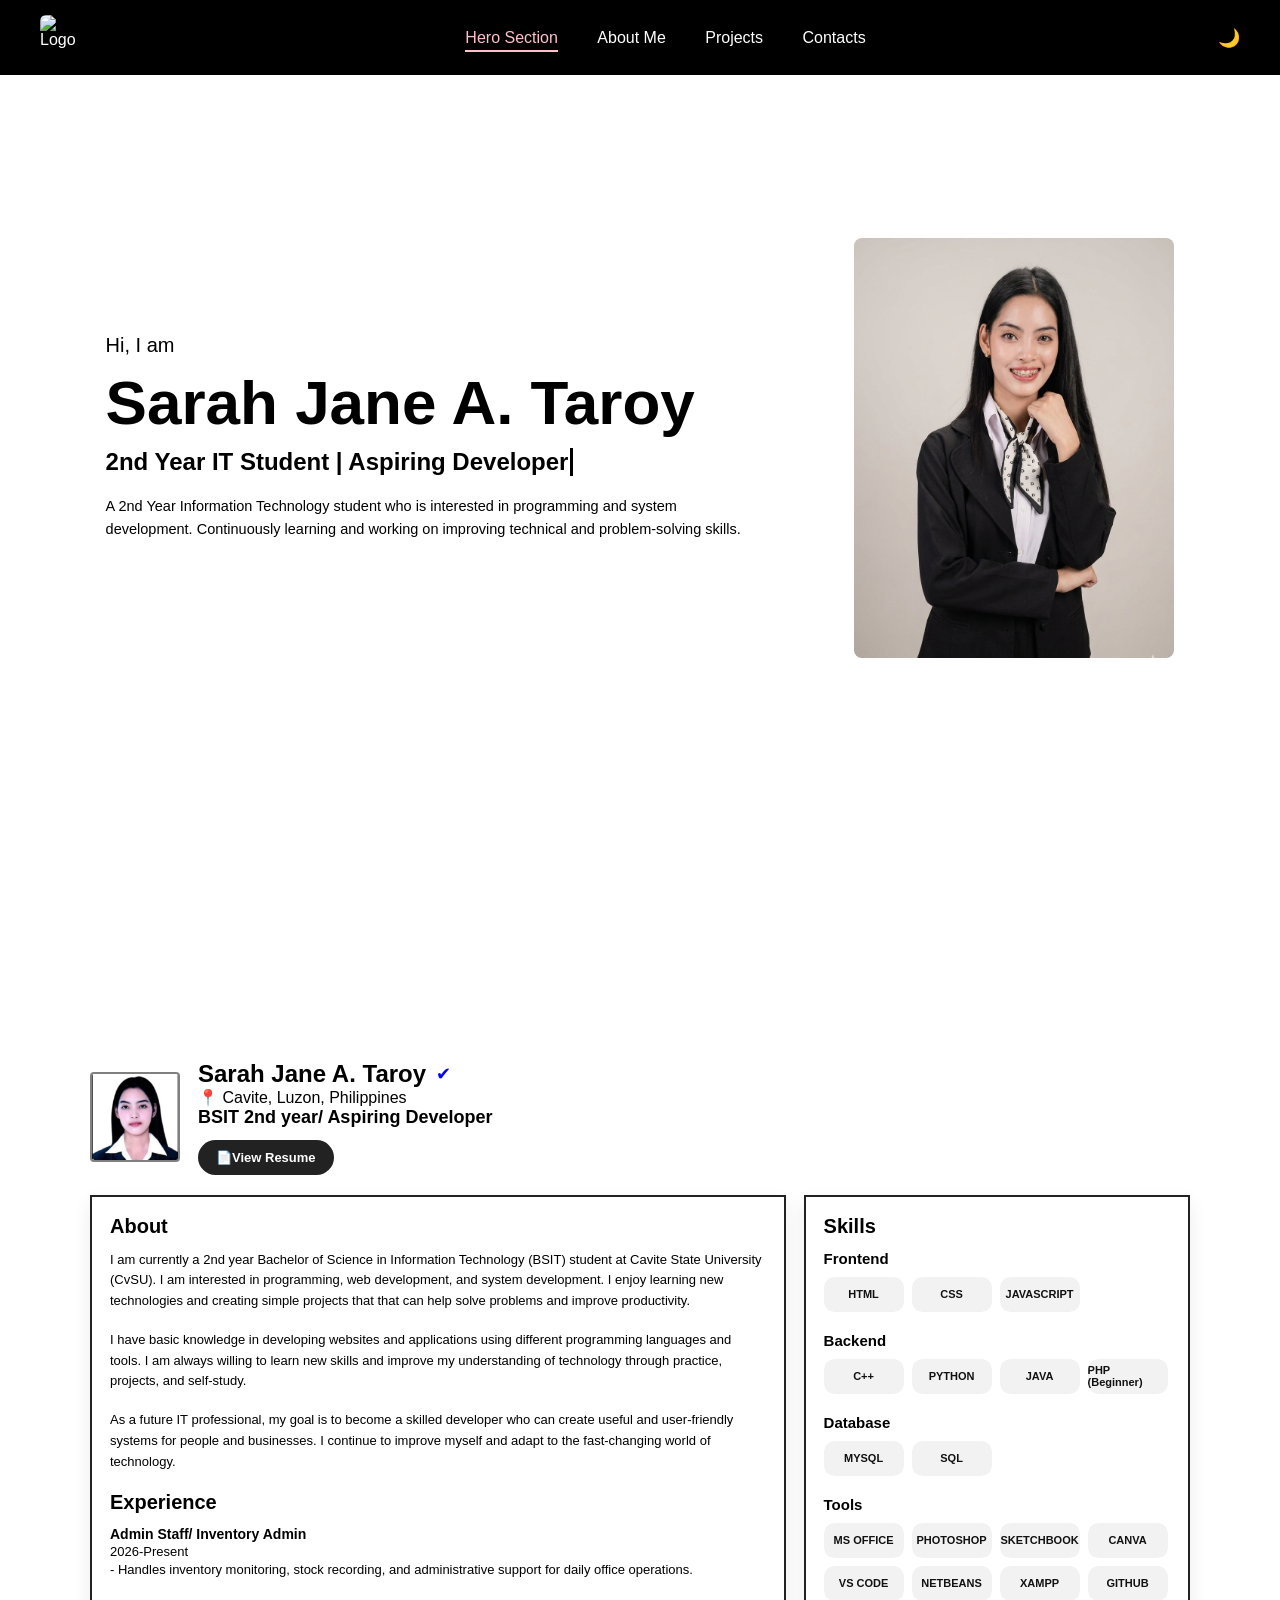
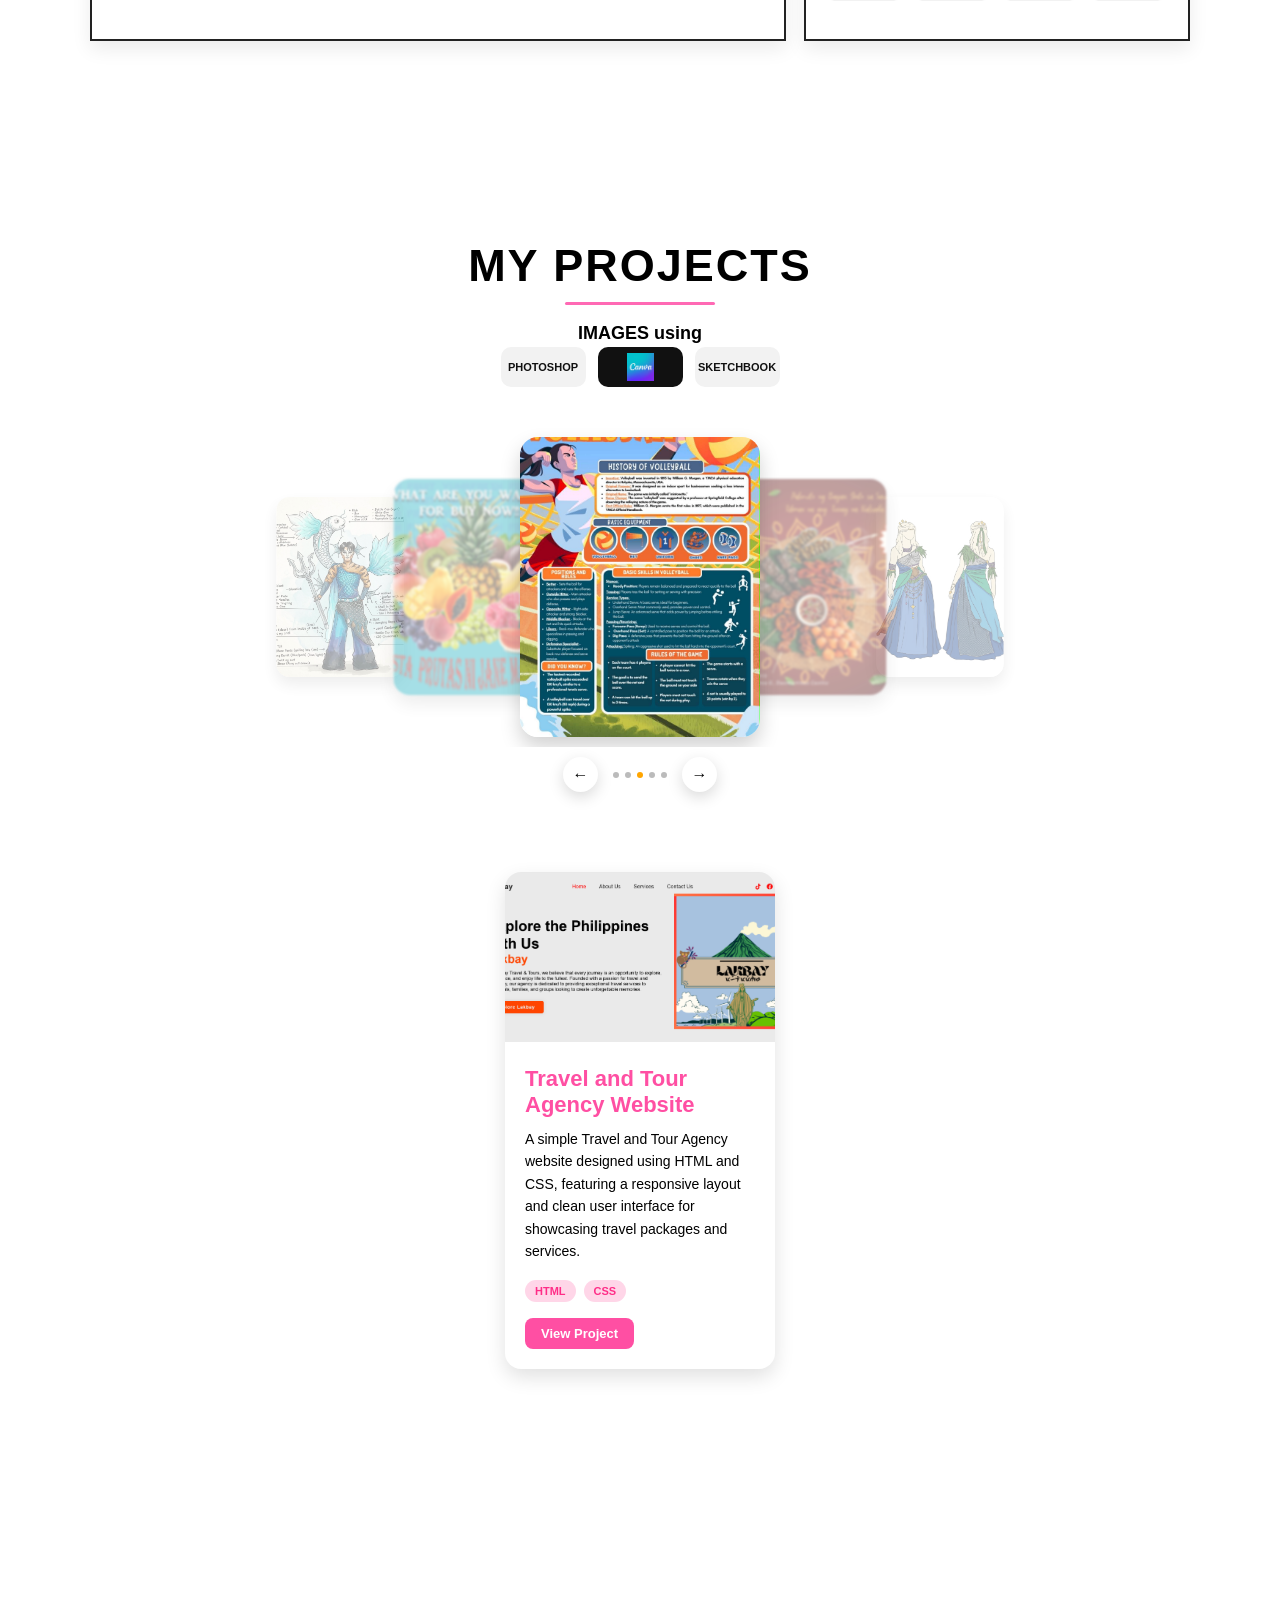
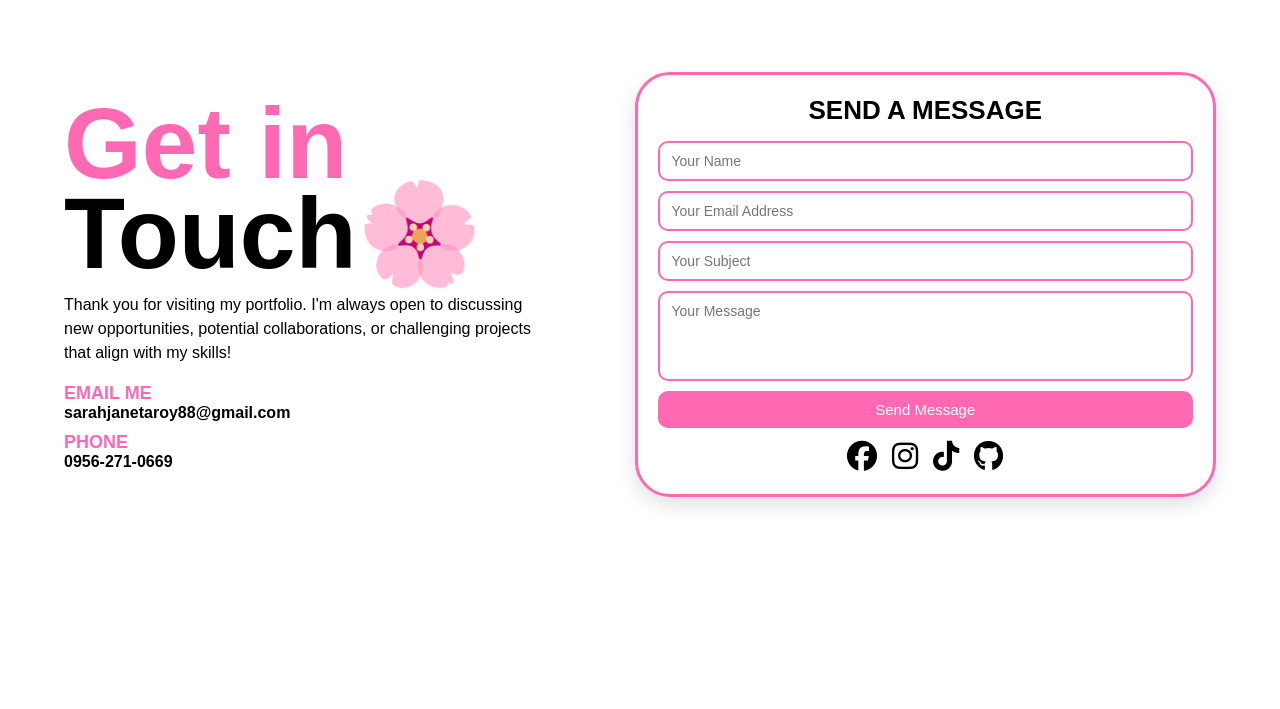
==== commit ca76e35d: "Thirty Commits, Contact with social icons links" ====
--- a/index.html
+++ b/index.html
@@ -556,19 +556,19 @@
       </form>
       <!--For Social Icons-->
       <div class="social-icons">
-        <a href="#">
+        <a href="https://www.facebook.com/sarah.jane.a.taroy.2024">
           <i class="fab fa-facebook"></i>
         </a>
 
-        <a href="#">
+        <a href="https://www.instagram.com/hijjane/">
           <i class="fab fa-instagram"></i>
         </a>
 
-        <a href="#">
+        <a href="https://www.tiktok.com/@janeee3945">
           <i class="fab fa-tiktok"></i>
         </a>
 
-        <a href="#">
+        <a href="https://github.com/Sarahjane32">
           <i class="fab fa-github"></i>
         </a>
         
--- a/style.css
+++ b/style.css
@@ -1482,35 +1482,35 @@
 }
 
 /*Dark Mode---------------*/
-body.dark-mode #contacts{
+body.dark #contacts{
     background: black;
 }
 
-body.dark-mode .contact-title,
-body.dark-mode .contact-description,
-body.dark-mode .contact-details p,
-body.dark-mode .contact-form-box h2{
+body.dark .contact-title,
+body.dark .contact-description,
+body.dark .contact-details p,
+body.dark .contact-form-box h2{
     color: white;
 }
 
-body.dark-mode .contact-form-box{
+body.dark .contact-form-box{
     background: #111;
     border: 3px solid hotpink;
 }
 
-body.dark-mode #contact-form input,
-body.dark-mode #contact-form textarea{
+body.dark #contact-form input,
+body.dark #contact-form textarea{
     background: #1a1a1a;
     color: white;
     border: 2px solid hotpink;
 }
 
-body.dark-mode #contact-form input::placeholder,
-body.dark-mode #contact-form textarea::placeholder{
+body.dark #contact-form input::placeholder,
+body.dark #contact-form textarea::placeholder{
     color: #bbb;
 }
 
-body.dark-mode .social-icons a{
+body.dark .social-icons a{
     color: white;
 }
 
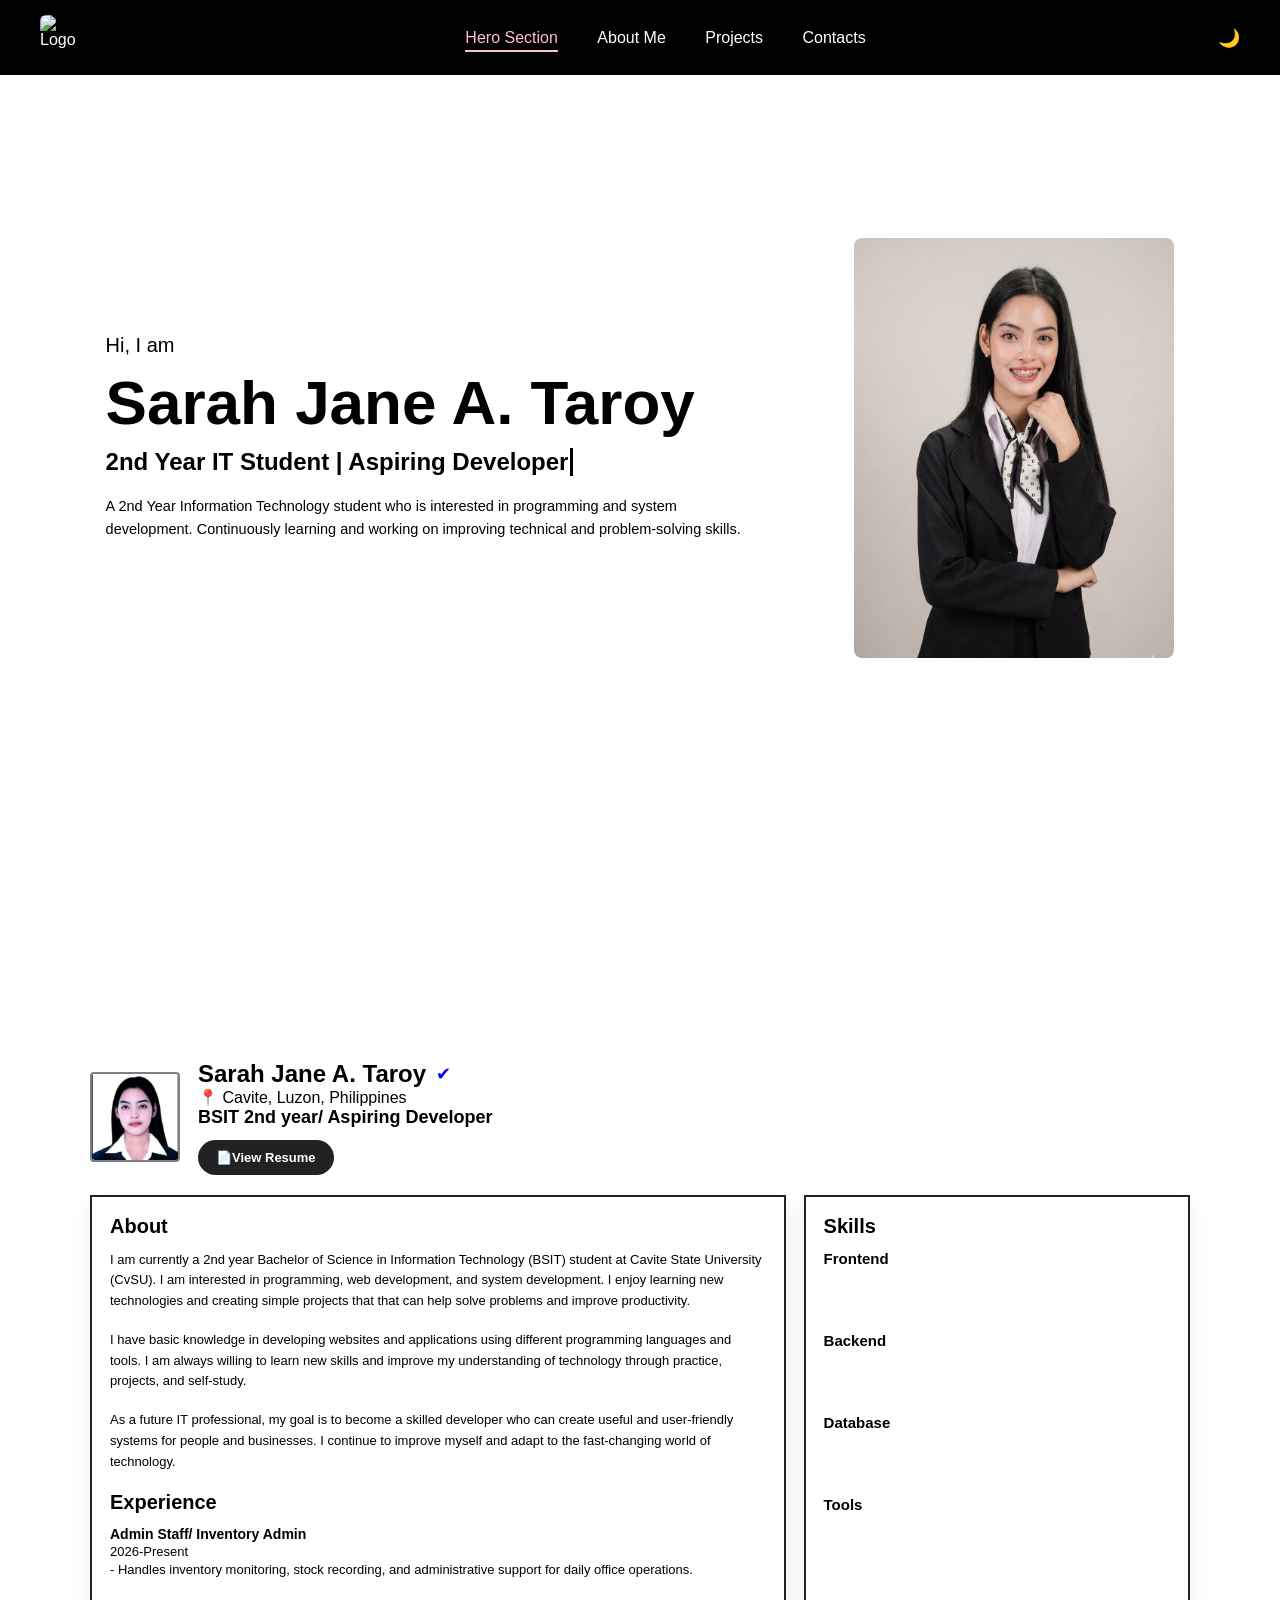
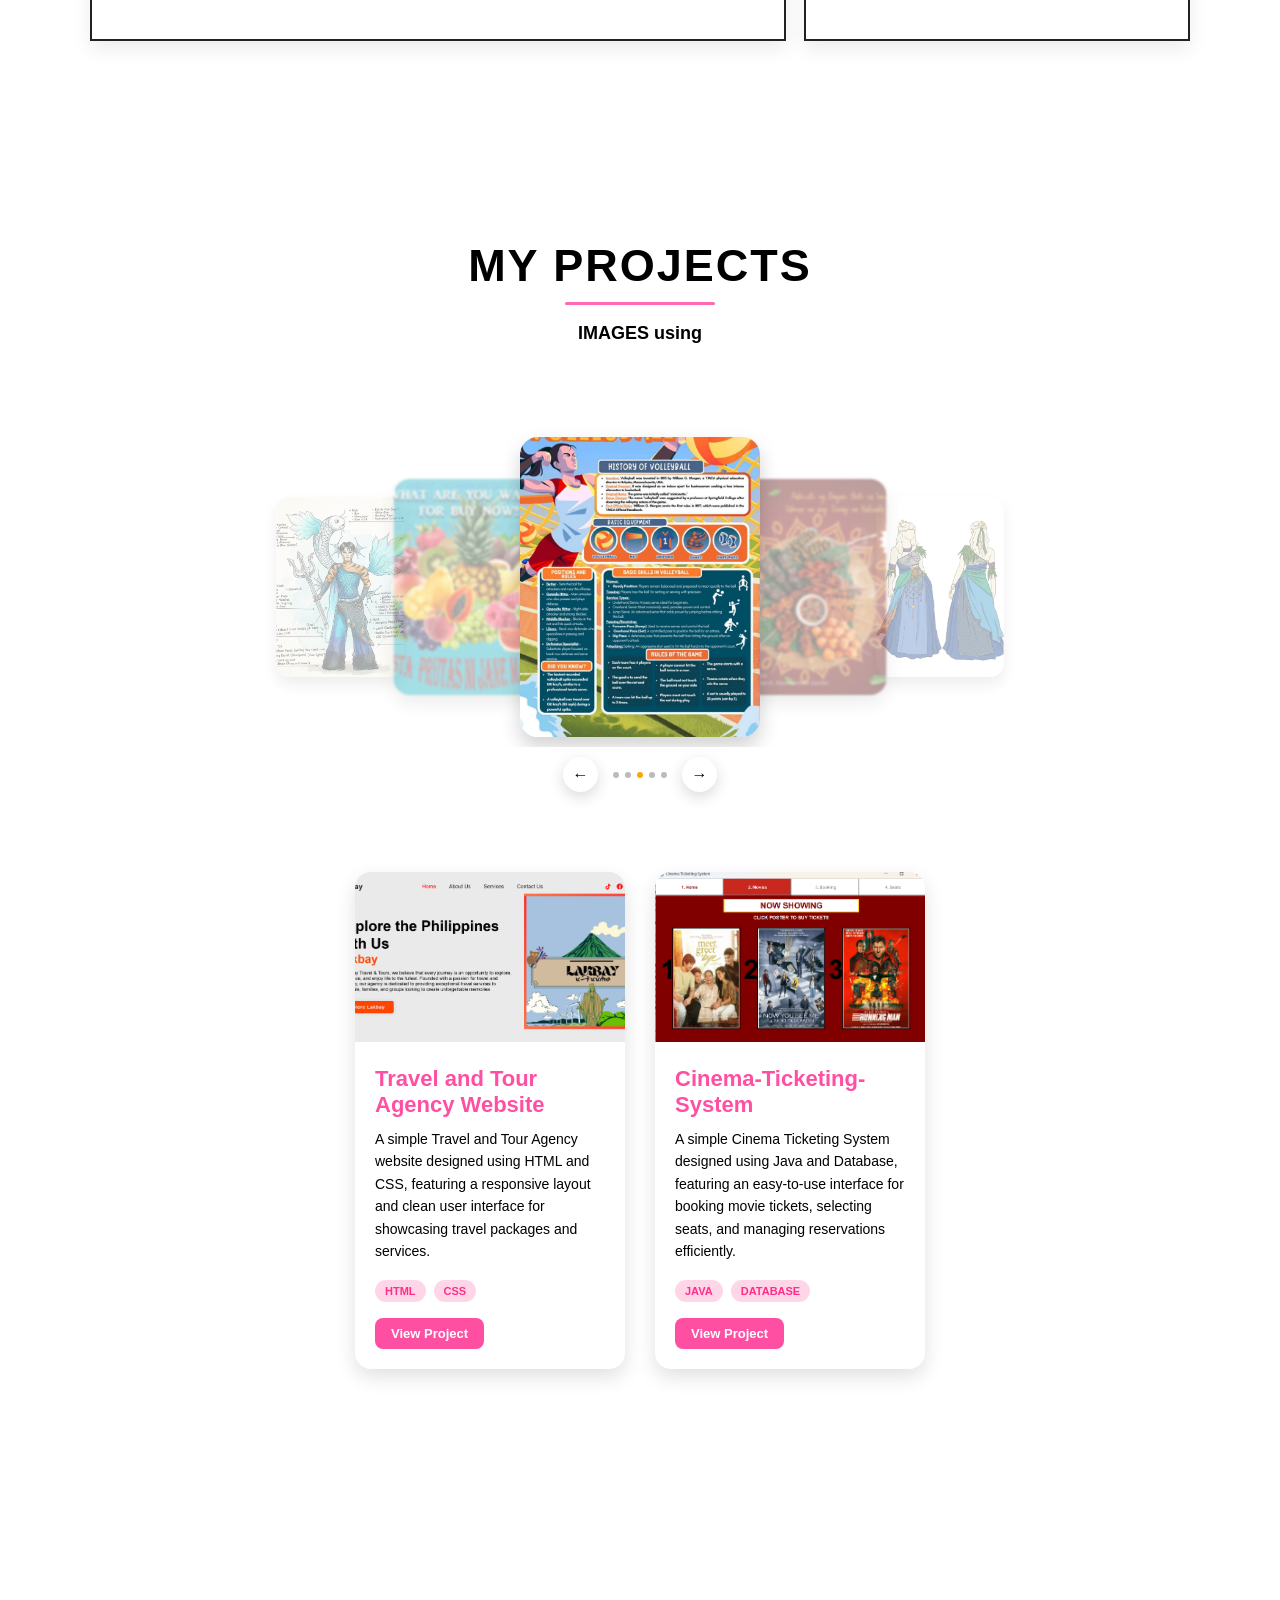
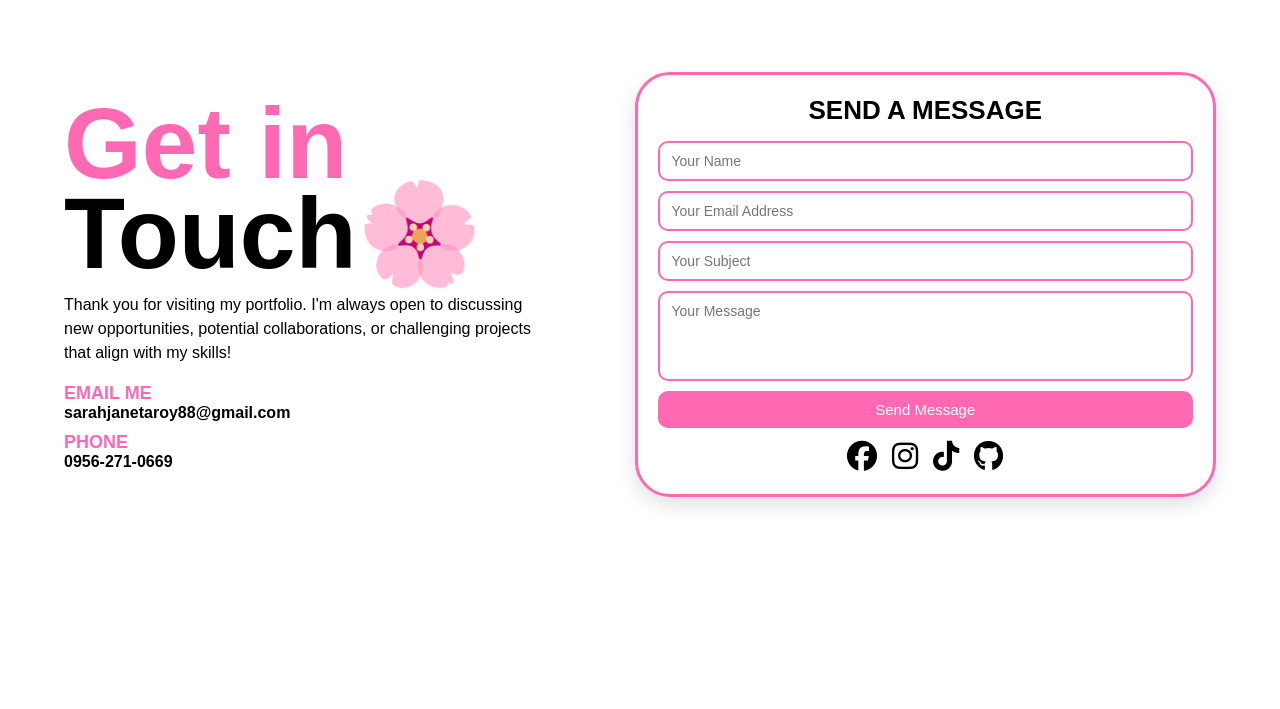
==== commit 910b013f: "Thirty-one commits, Project (Cinema with vid and pic)" ====
--- a/index.html
+++ b/index.html
@@ -496,6 +496,27 @@
          <a href="https://travelandtouragency.netlify.app/" class="project-btn">View Project</a>
         </div>
       </div>
+
+         <div class="web-card reveal-up">
+        <img src="Cinema.png" alt="Flower Shop Website">
+
+        <div class="web-content">
+          <h2>Cinema-Ticketing-System</h2>
+
+          <p>
+          A simple Cinema Ticketing System designed using Java and Database,
+          featuring an easy-to-use interface for booking movie tickets, selecting seats,
+          and managing reservations efficiently.
+         </p>
+
+        <div class="web-tags">
+          <span>JAVA</span>
+          <span>DATABASE</span>
+       </div>
+         <a href="https://drive.google.com/file/d/1WlIkNCdae0ySsjvKvBEF_rOHGh4IkpBr/view?usp=sharing" class="project-btn">View Project</a>
+        </div>
+      </div>
+
     </div>
   </section>
 
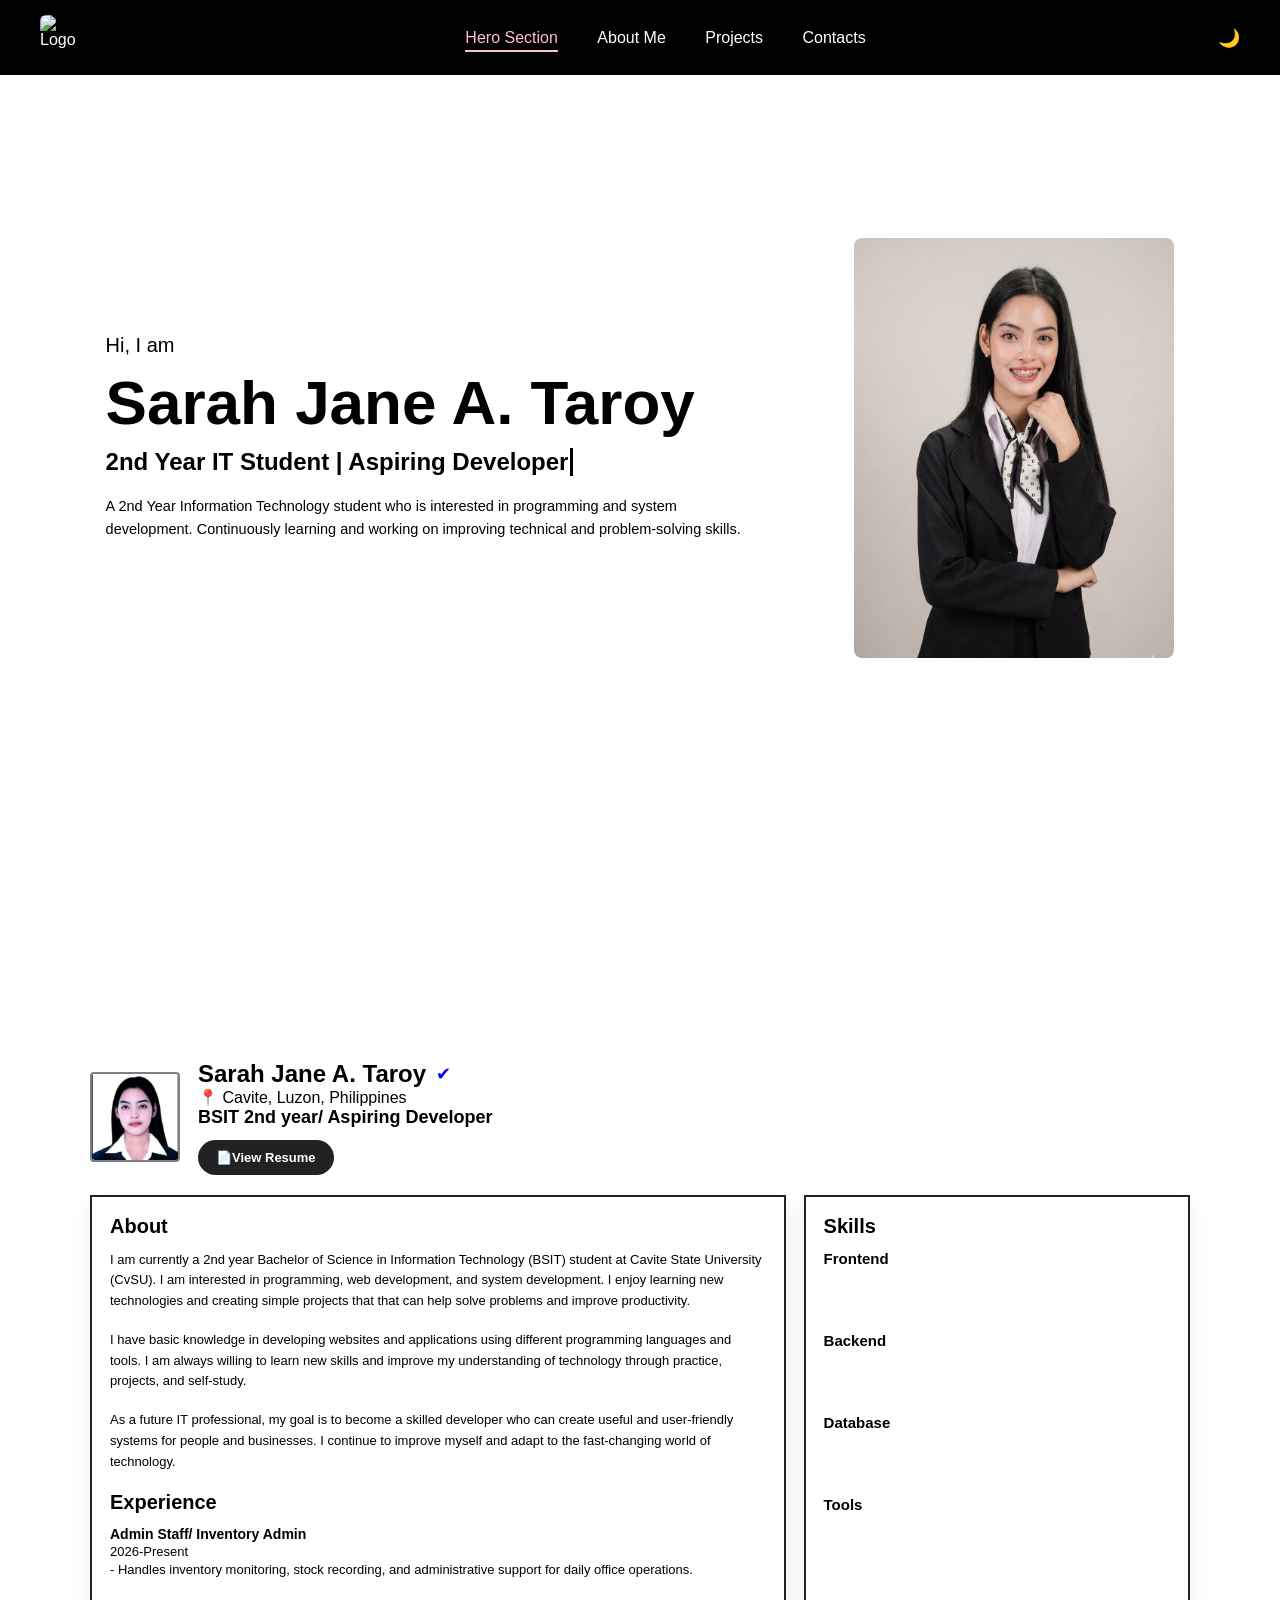
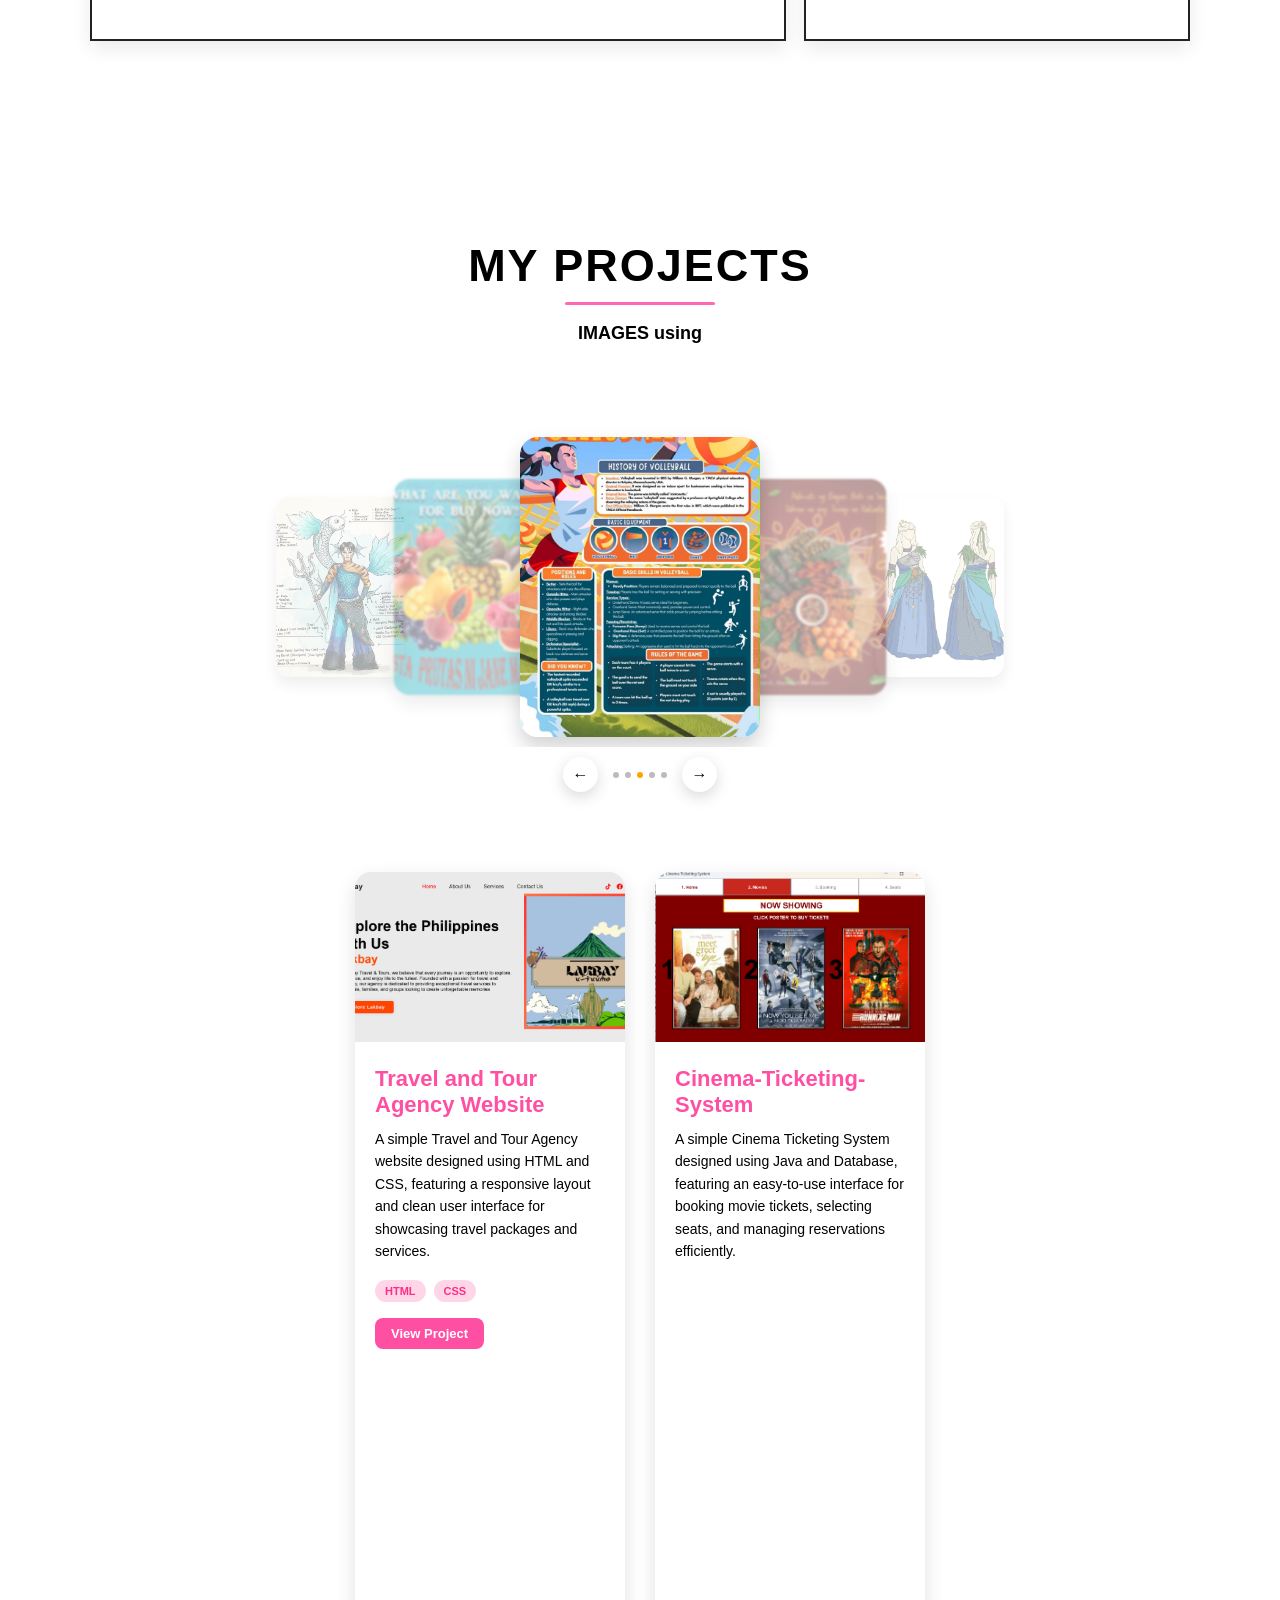
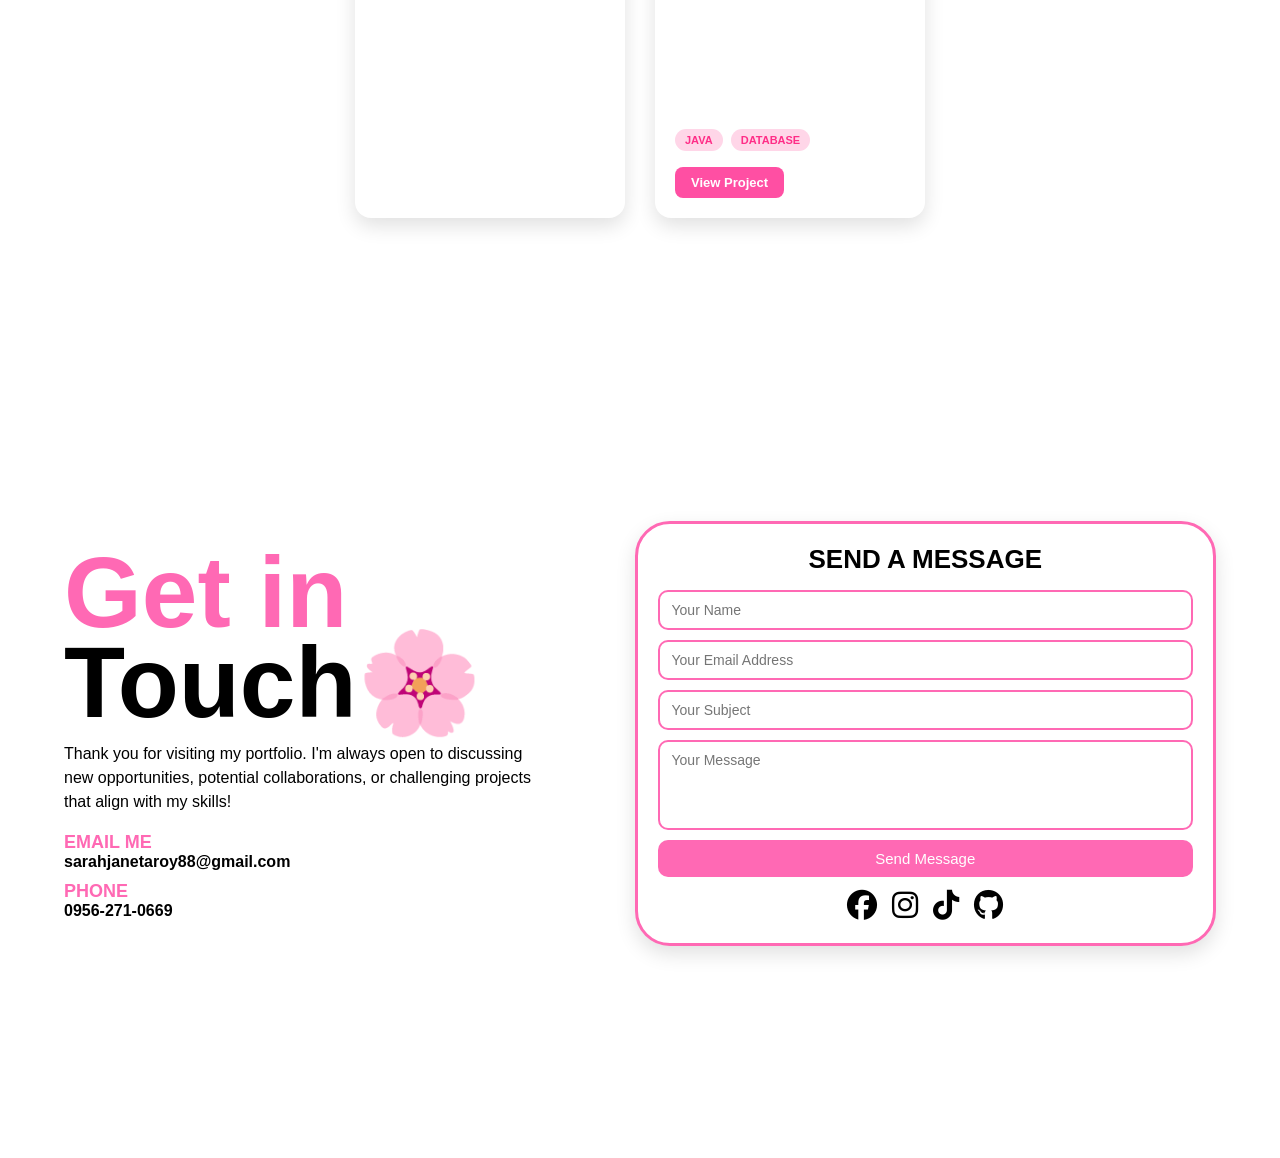
==== commit c4359612: "Thirty-Two Commits, Project (Mvc-students-app)" ====
--- a/index.html
+++ b/index.html
@@ -508,6 +508,26 @@
           featuring an easy-to-use interface for booking movie tickets, selecting seats,
           and managing reservations efficiently.
          </p>
+
+      <div class="web-card reveal-up">
+        <img src="mvc.png" alt="Flower Shop Website">
+
+        <div class="web-content">
+          <h2>Mvc-Student-App</h2>
+
+          <p>
+          A simple MVC Student App designed using PHP and MySQL, 
+          featuring an organized interface for managing student 
+          records with add, update, and delete functions.
+         </p>
+
+        <div class="web-tags">
+          <span>PHP</span>
+          <span>MySQL</span>
+       </div>
+         <a href="mvc-student-app.mp4" class="project-btn">View Project</a>
+        </div>
+      </div>
 
         <div class="web-tags">
           <span>JAVA</span>
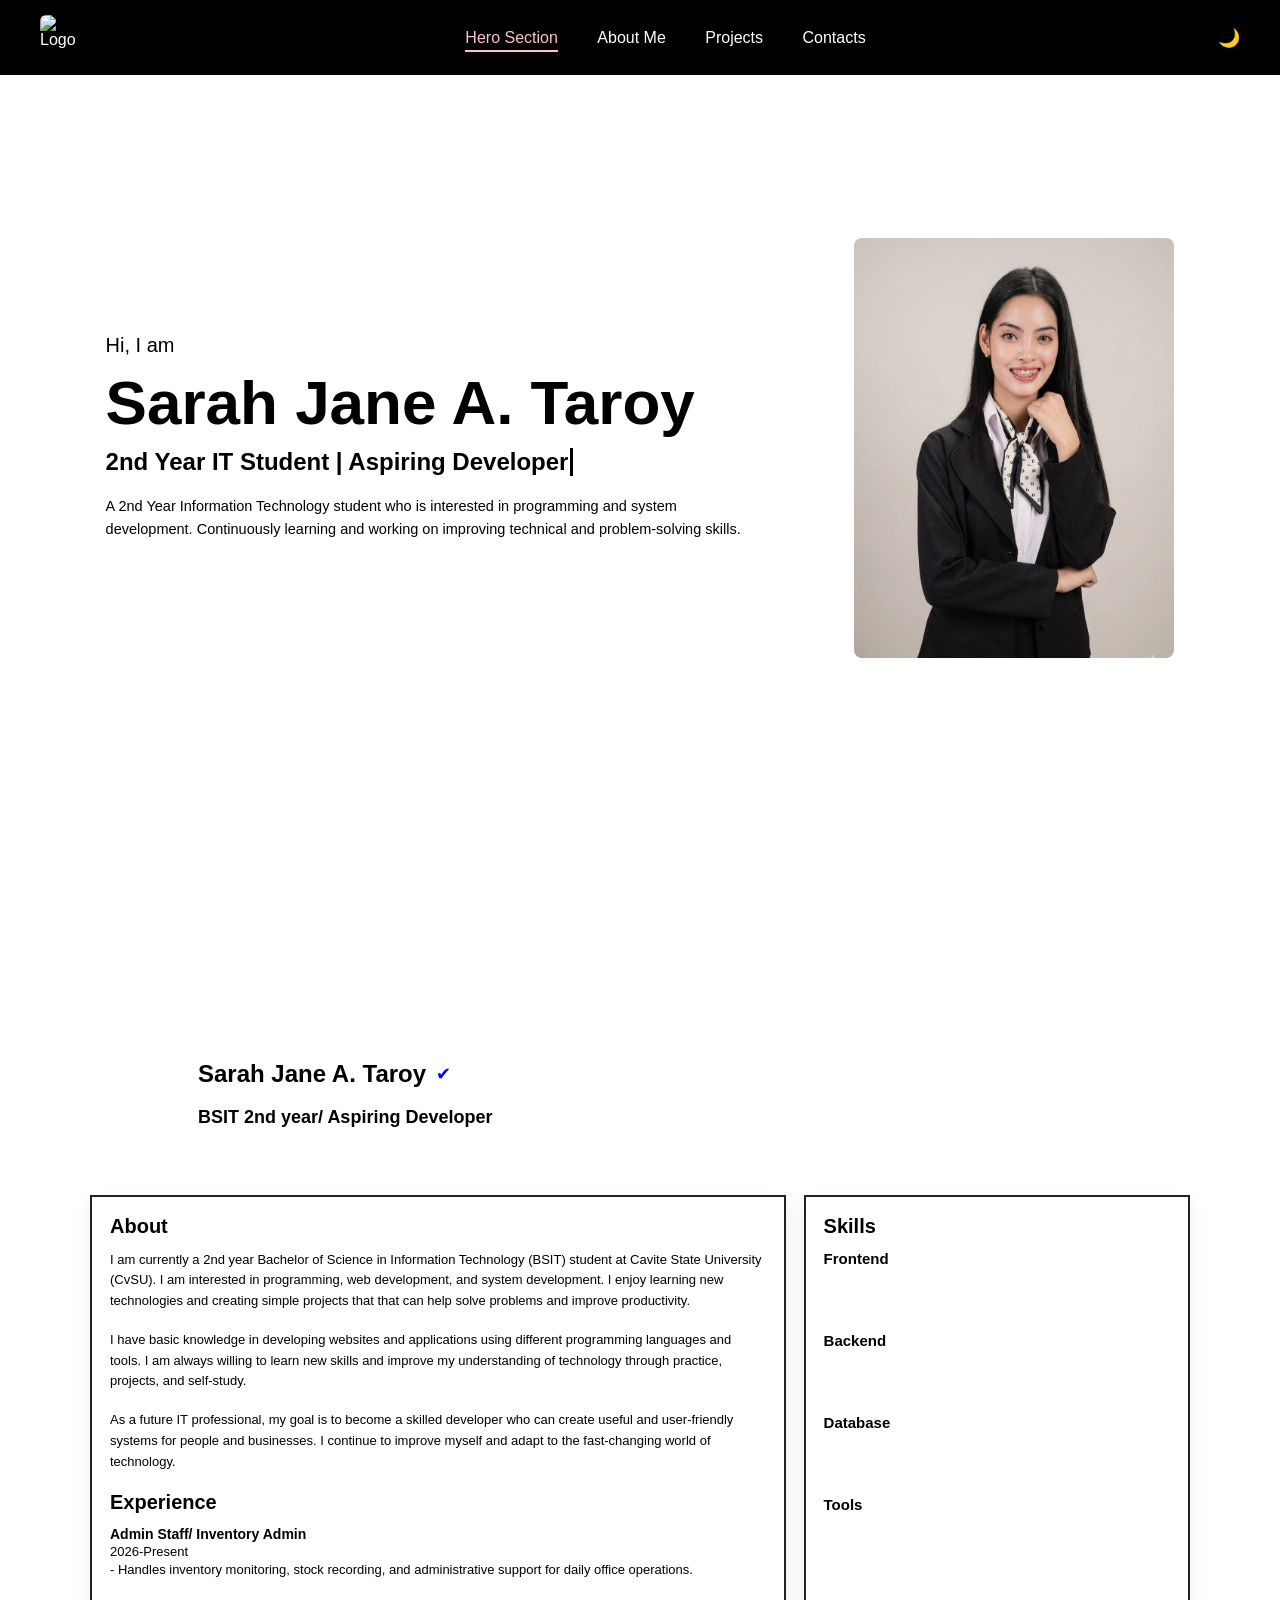
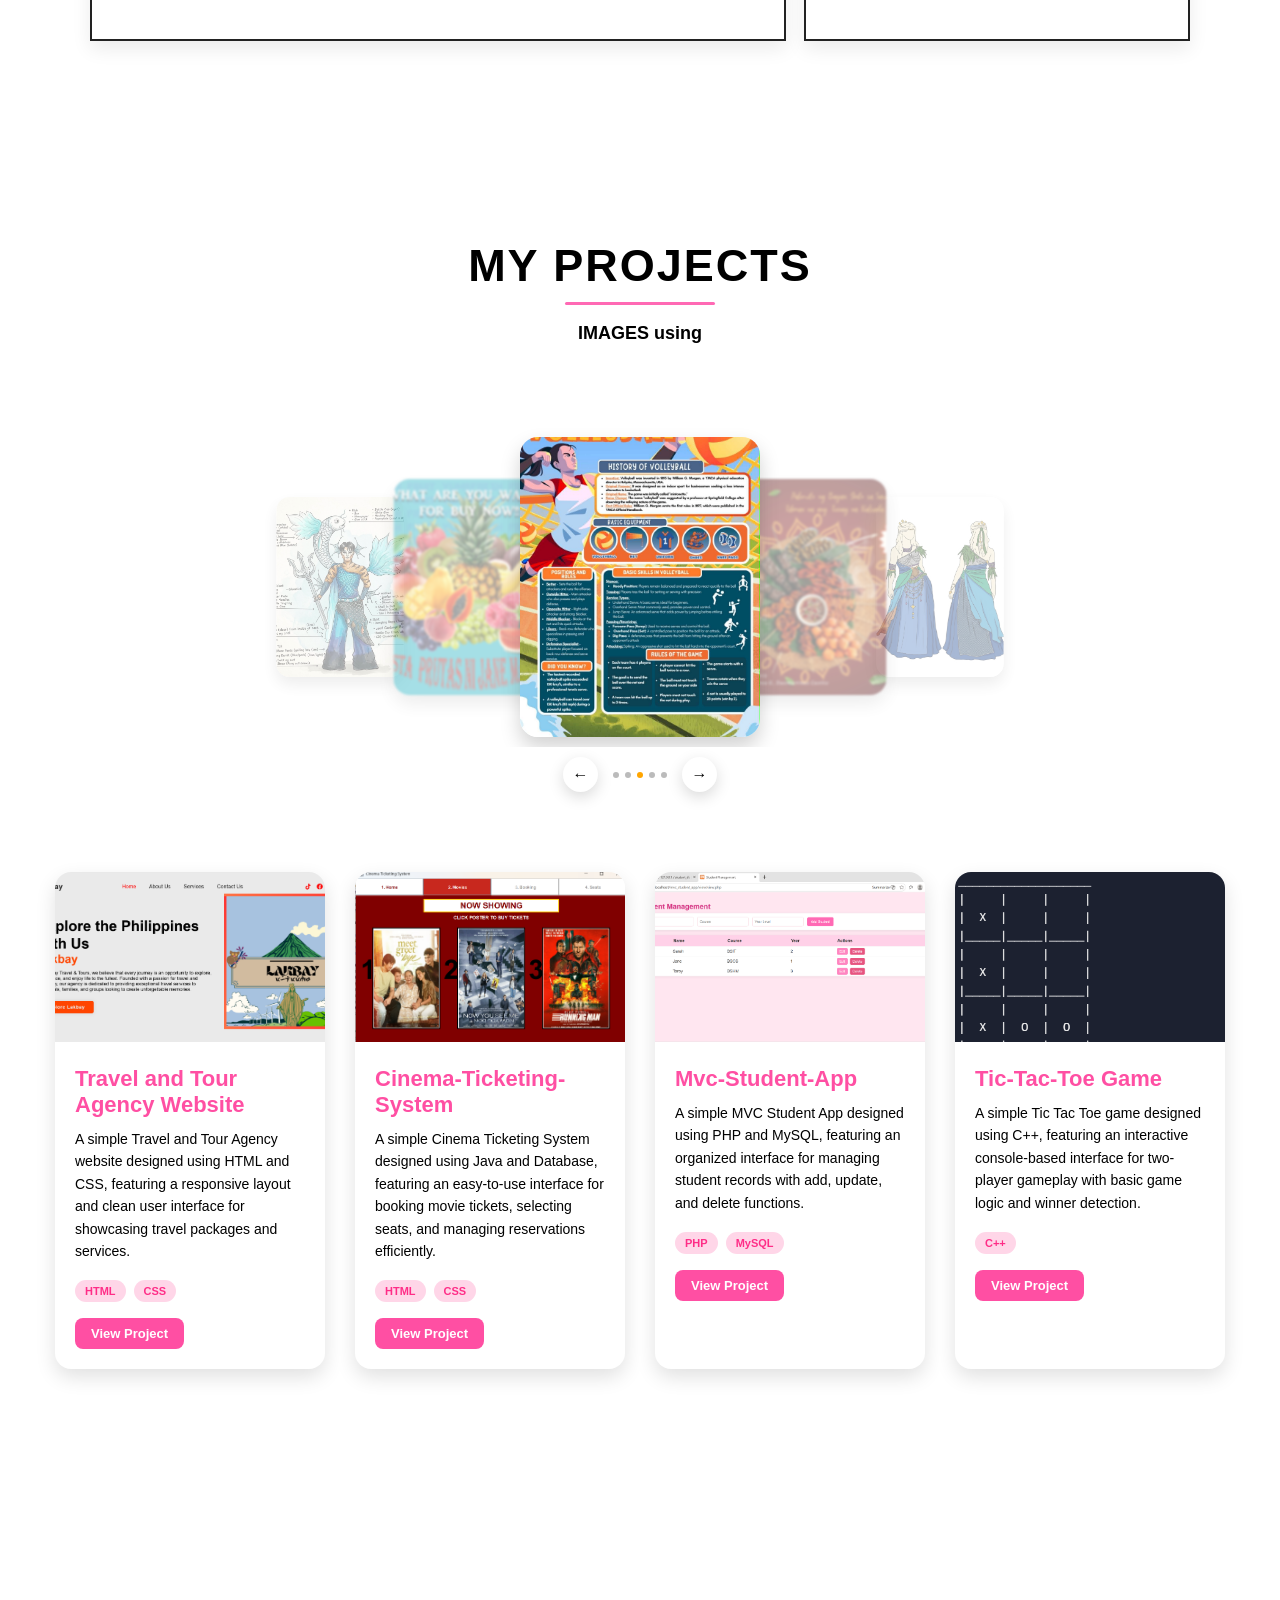
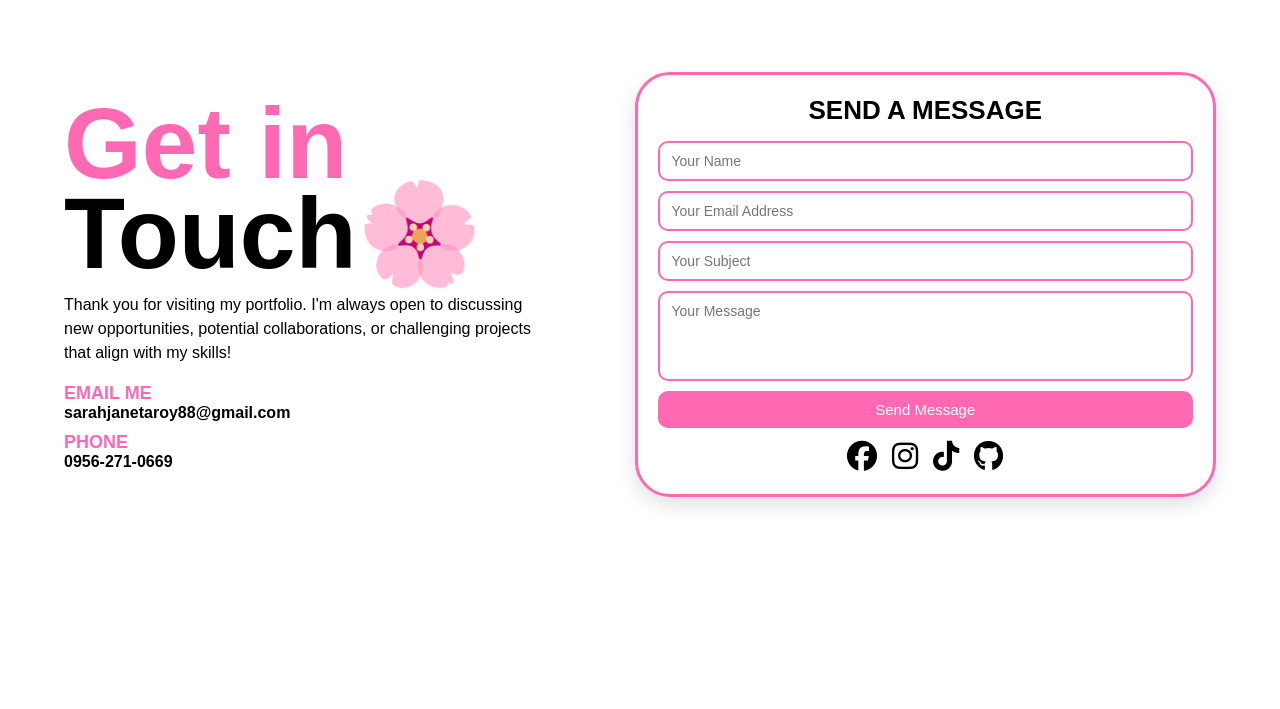
==== commit c6d28ecb: "Thirty-Three Commits, Project (Tic-Tac-Toe)" ====
--- a/index.html
+++ b/index.html
@@ -508,6 +508,13 @@
           featuring an easy-to-use interface for booking movie tickets, selecting seats,
           and managing reservations efficiently.
          </p>
+        <div class="web-tags">
+          <span>HTML</span>
+          <span>CSS</span>
+       </div>
+         <a href="https://drive.google.com/file/d/1WlIkNCdae0ySsjvKvBEF_rOHGh4IkpBr/view?usp=sharing" class="project-btn">View Project</a>
+        </div>
+      </div>
 
       <div class="web-card reveal-up">
         <img src="mvc.png" alt="Flower Shop Website">
@@ -529,14 +536,25 @@
         </div>
       </div>
 
+      <div class="web-card reveal-up">
+        <img src="Tic-tac-toe.png" alt="Flower Shop Website">
+
+        <div class="web-content">
+          <h2>Tic-Tac-Toe Game</h2>
+
+          <p>
+          A simple Tic Tac Toe game designed using C++, featuring an
+          interactive console-based interface for two-player gameplay
+          with basic game logic and winner detection.
+         </p>
+
         <div class="web-tags">
-          <span>JAVA</span>
-          <span>DATABASE</span>
+          <span>C++</span>
        </div>
-         <a href="https://drive.google.com/file/d/1WlIkNCdae0ySsjvKvBEF_rOHGh4IkpBr/view?usp=sharing" class="project-btn">View Project</a>
-        </div>
-      </div>
-
+         <a href="Tic-tac-Toe vid.mp4" class="project-btn">View Project</a>
+        </div>
+      </div>
+      
     </div>
   </section>
 
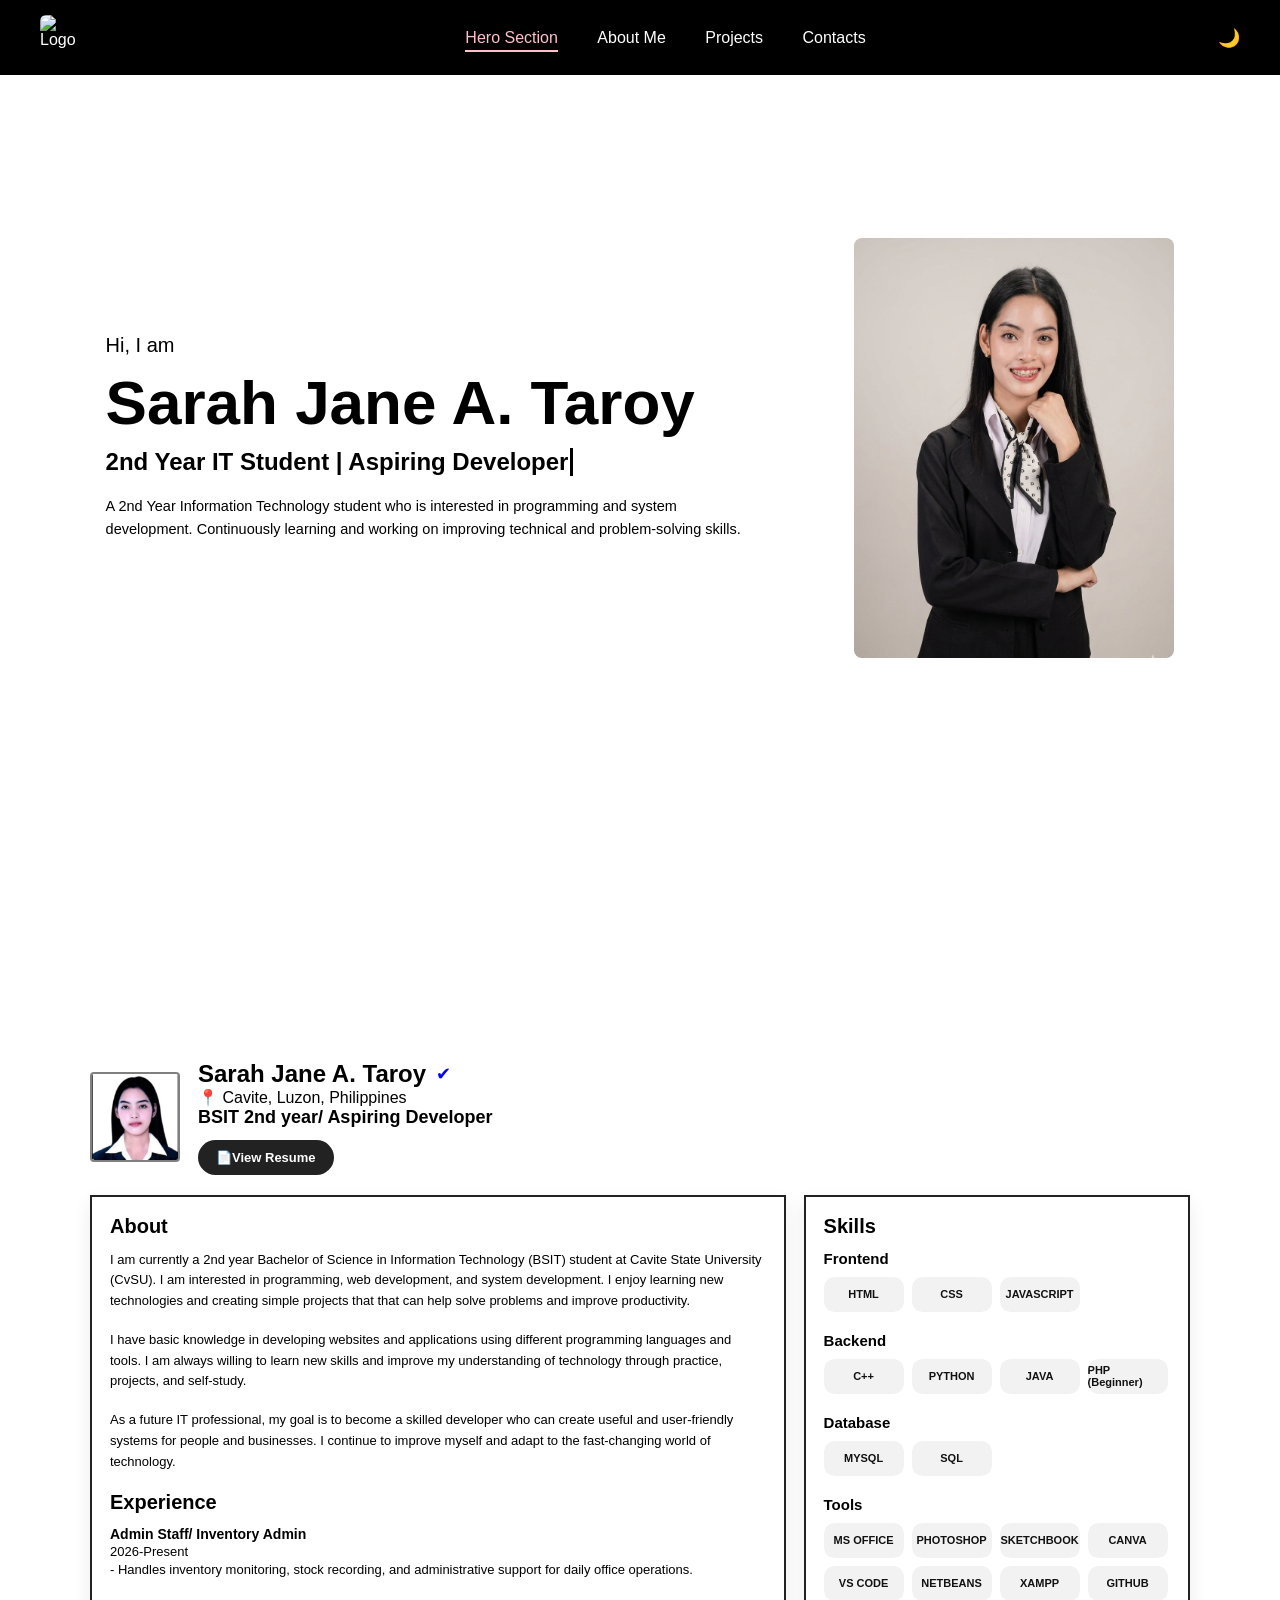
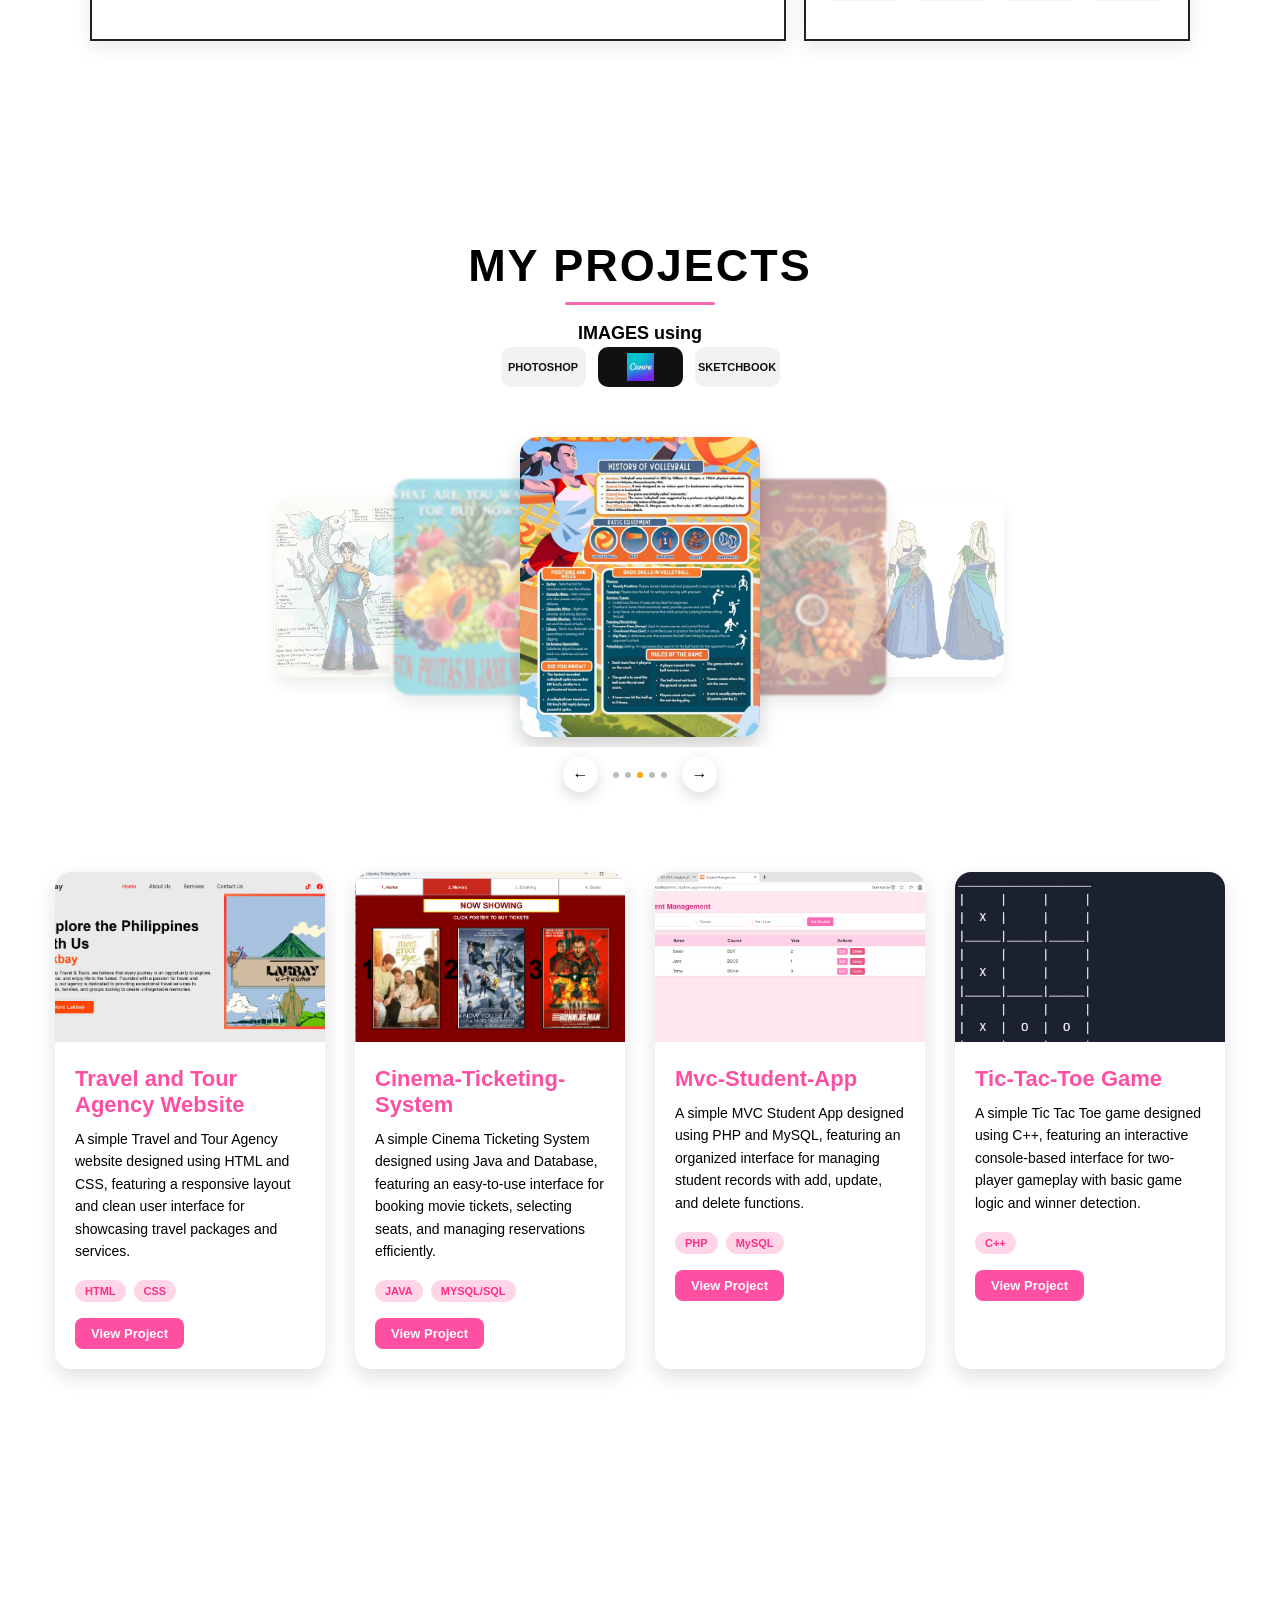
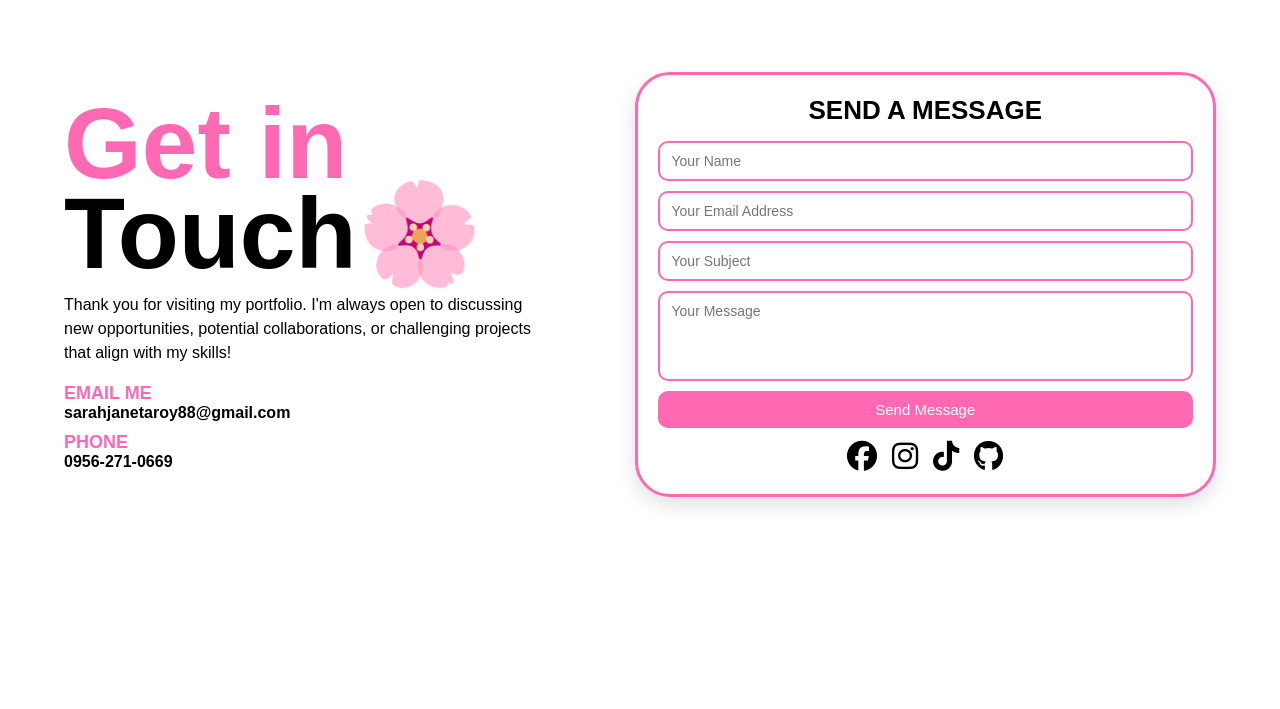
==== commit 31bcfc79: "Thirty-Six Commits, Contact I fixed something" ====
--- a/index.html
+++ b/index.html
@@ -509,8 +509,8 @@
           and managing reservations efficiently.
          </p>
         <div class="web-tags">
-          <span>HTML</span>
-          <span>CSS</span>
+          <span>JAVA</span>
+          <span>MYSQL/SQL</span>
        </div>
          <a href="https://drive.google.com/file/d/1WlIkNCdae0ySsjvKvBEF_rOHGh4IkpBr/view?usp=sharing" class="project-btn">View Project</a>
         </div>
--- a/style.css
+++ b/style.css
@@ -40,6 +40,42 @@
   color: black;
 }
 
+@media (max-width: 768px){
+
+  header{
+    padding: 10px 20px;
+    flex-wrap: nowrap;
+    justify-content: center;
+    gap: 10px;
+  }
+
+  nav{
+    width: 100%;
+    display: flex;
+    flex-wrap: wrap;
+    justify-content: center;
+    gap: 8px;
+  }
+
+  nav a{
+    font-size: 12px;
+  }
+
+  .right{
+    position: absolute;
+    top: 10px;
+    right: 15px;
+  }
+  
+  .logo img{
+    width: 30px;
+  }
+
+  #toggleTheme{
+    font-size: 14px;
+  }
+}
+
 /*logo*/
 .logo {
   display: flex;
@@ -363,7 +399,15 @@
   }
   
   nav{
-    display:none;
+    display:flex;
+    flx-wrap:wrap;
+    justify-content:center;
+    gap:10px;
+  }
+   .right{
+    position: absolute;
+    top: 10px;
+    right: 15px;
   }
 }
 
@@ -698,6 +742,10 @@
 }
 
 /*Skill Flip Card-------------------*/
+.skill-card.active .skill-inner{
+  transform: rotateY(180deg);
+}
+/*may dinagdag ako sa taas para guamana sa cp*/
 .tags{
   display:flex;
   flex-wrap:wrap;
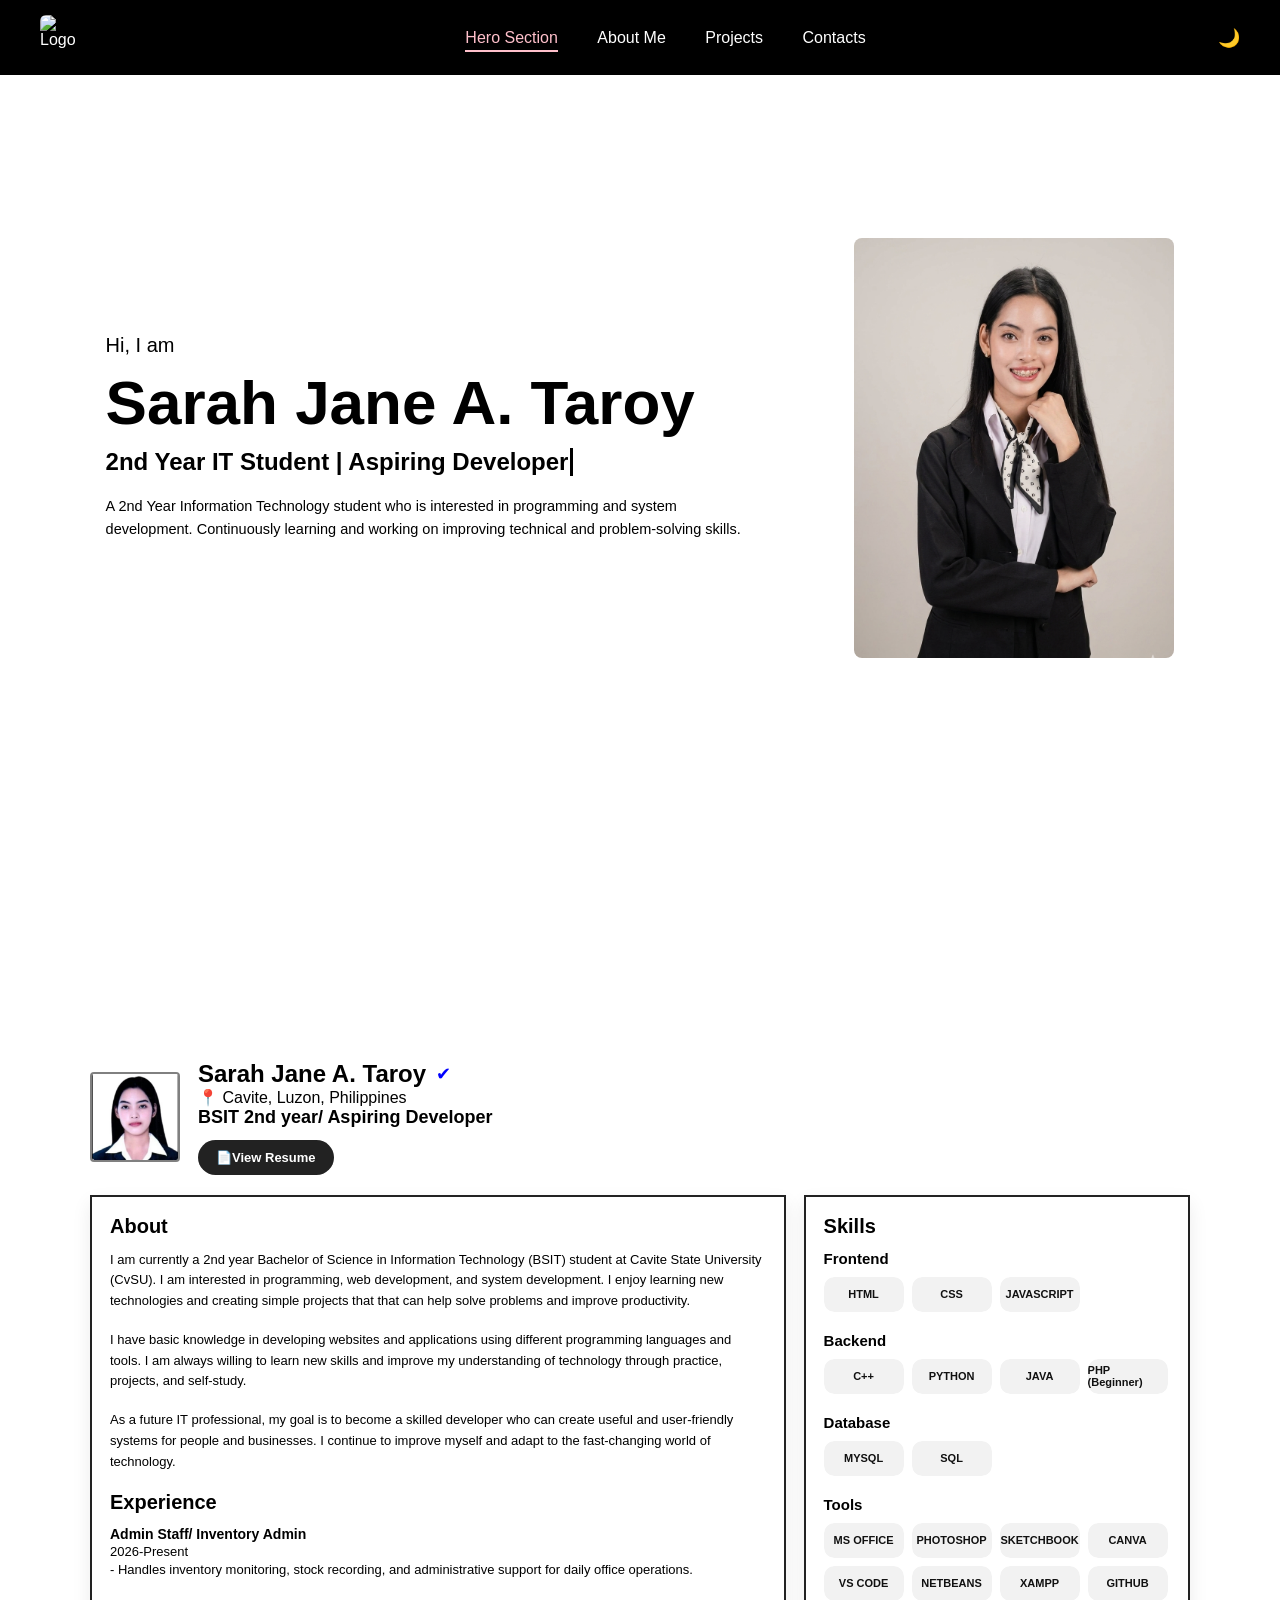
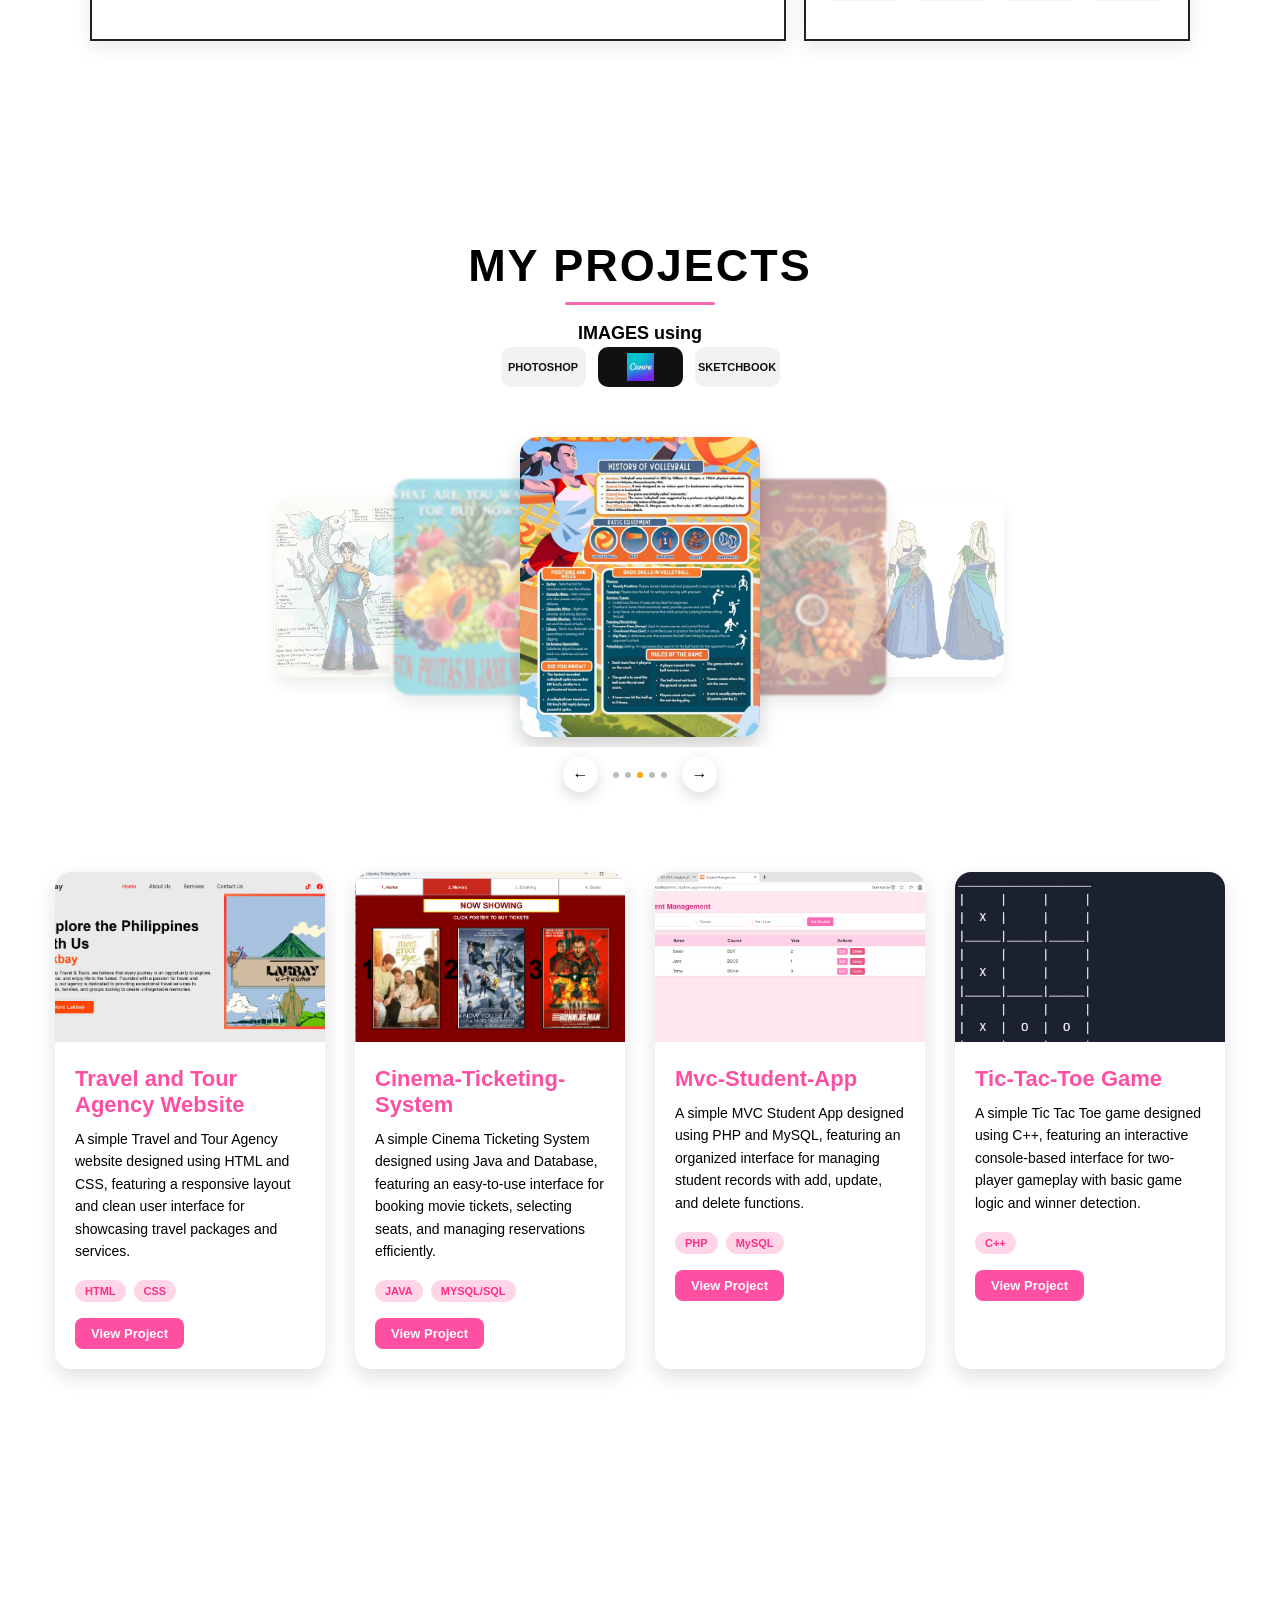
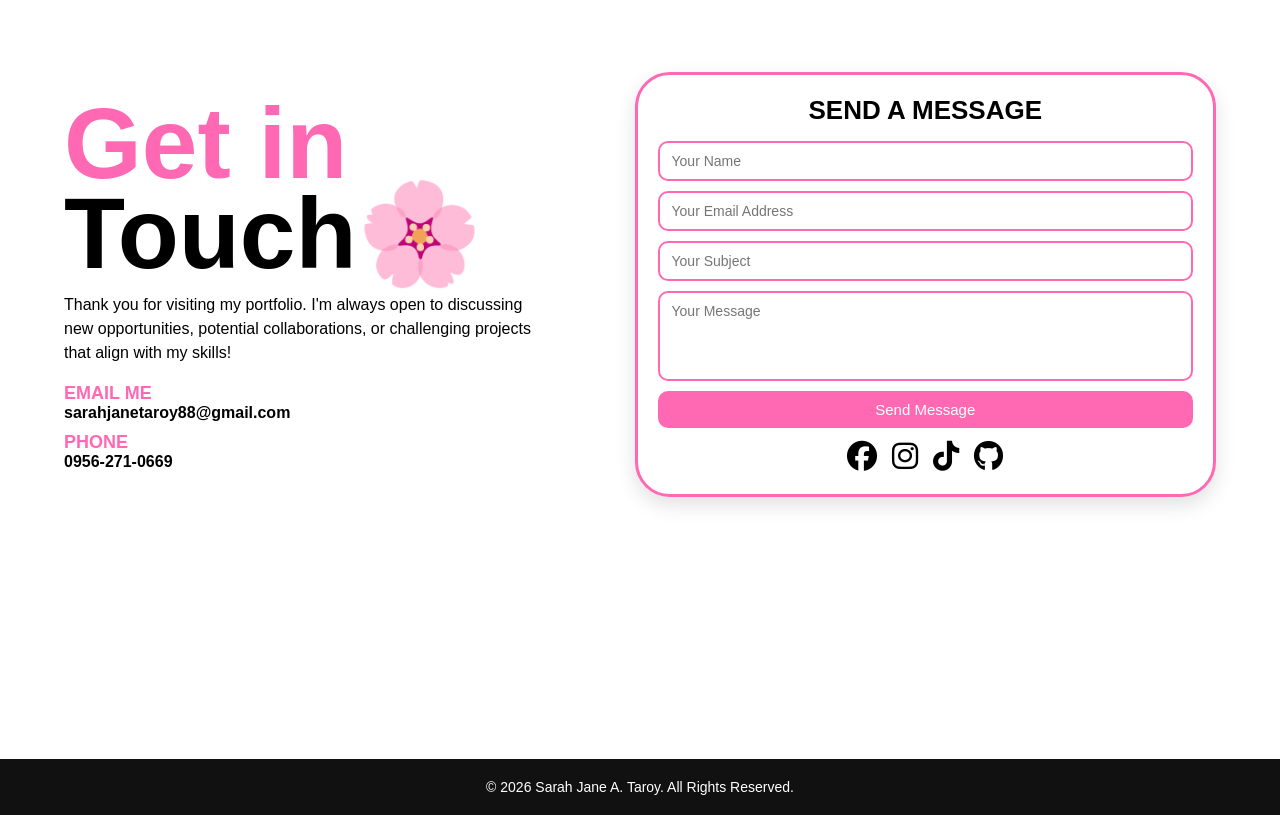
==== commit 198d0cb0: "Thirty-Seven Commits, Added All rights reserved" ====
--- a/index.html
+++ b/index.html
@@ -642,6 +642,11 @@
   </section>
 
   <script src="script.js"></script>
+  
+  <!-- Footer -->
+<footer class="footer">
+  <p>© 2026 Sarah Jane A. Taroy. All Rights Reserved.</p>
+</footer>
 
 </body>
 </html>
--- a/style.css
+++ b/style.css
@@ -400,7 +400,7 @@
   
   nav{
     display:flex;
-    flx-wrap:wrap;
+    flex-wrap:wrap;
     justify-content:center;
     gap:10px;
   }
@@ -1577,3 +1577,11 @@
         font-size: 55px;
     }
 }
+.footer{
+  text-align: center;
+  padding: 20px;
+  background: #111;
+  color: white;
+  font-size: 14px;
+  margin-top: 50px;
+}
